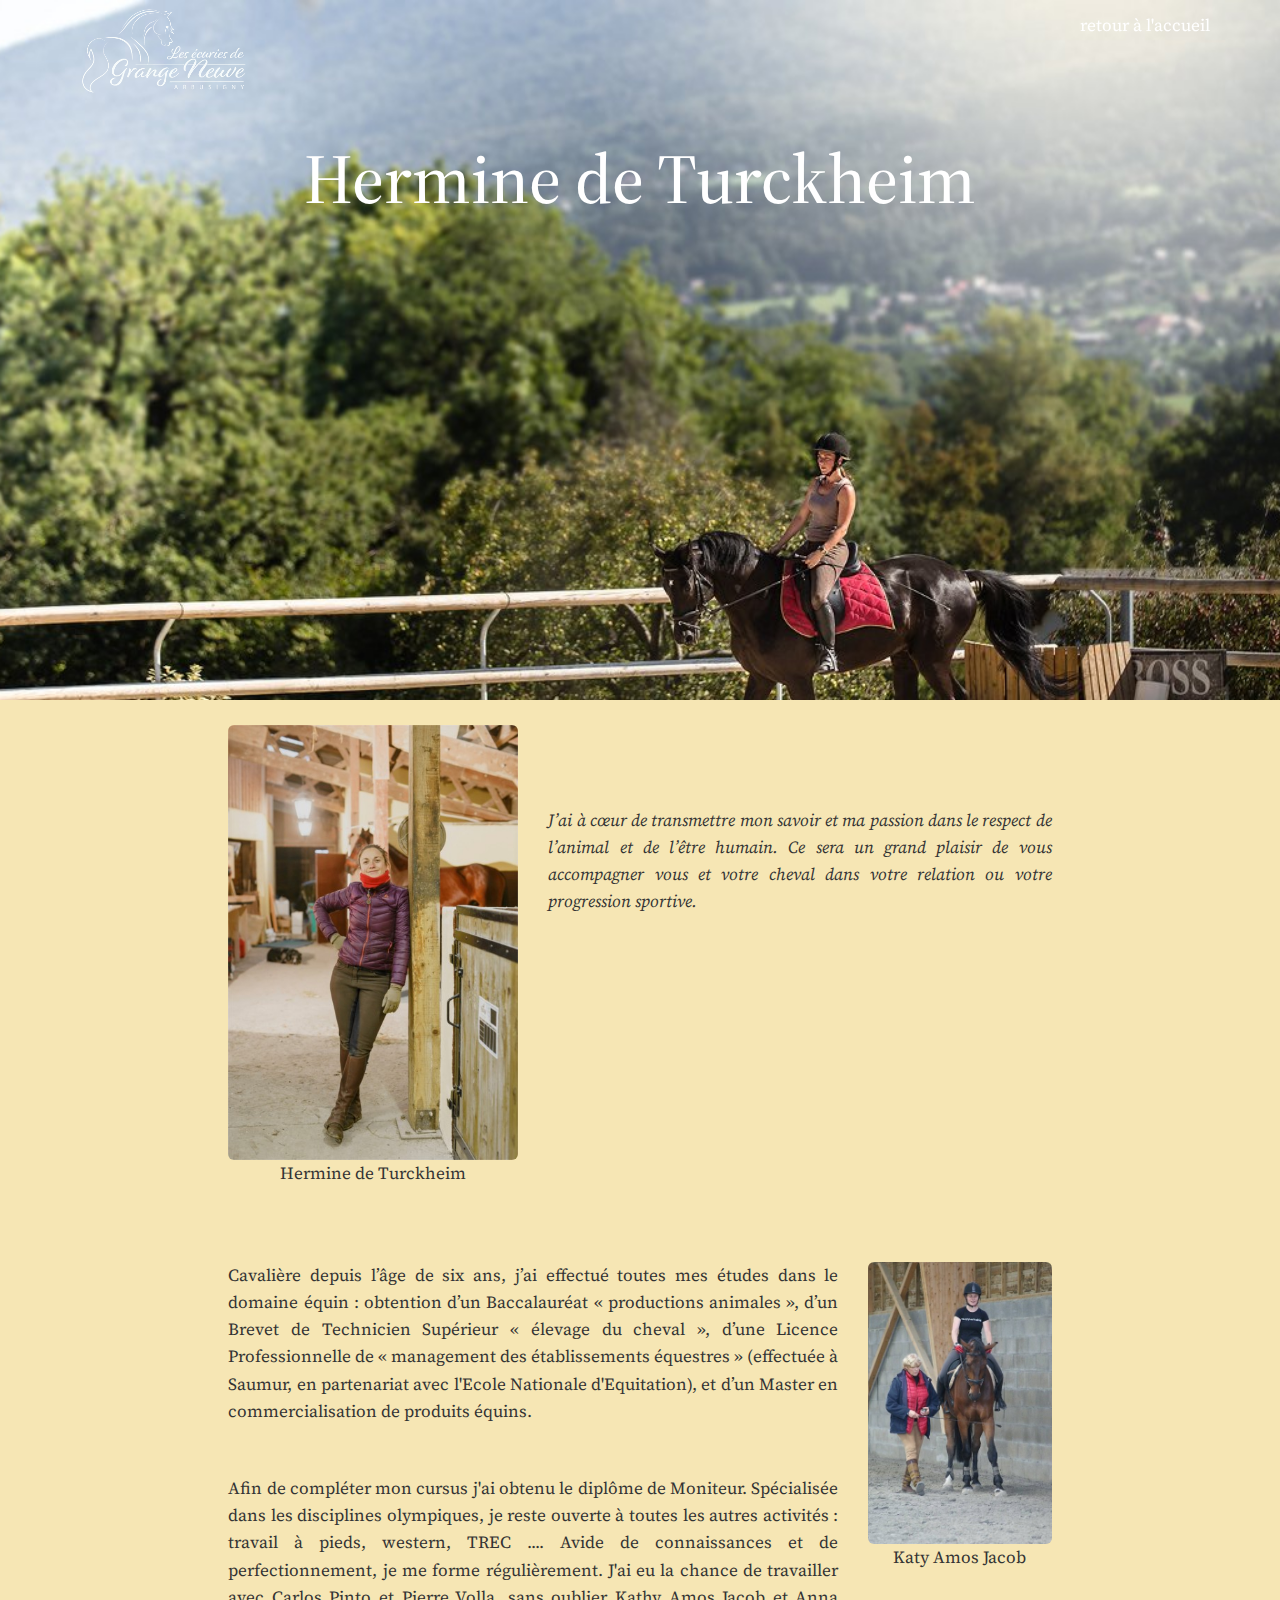
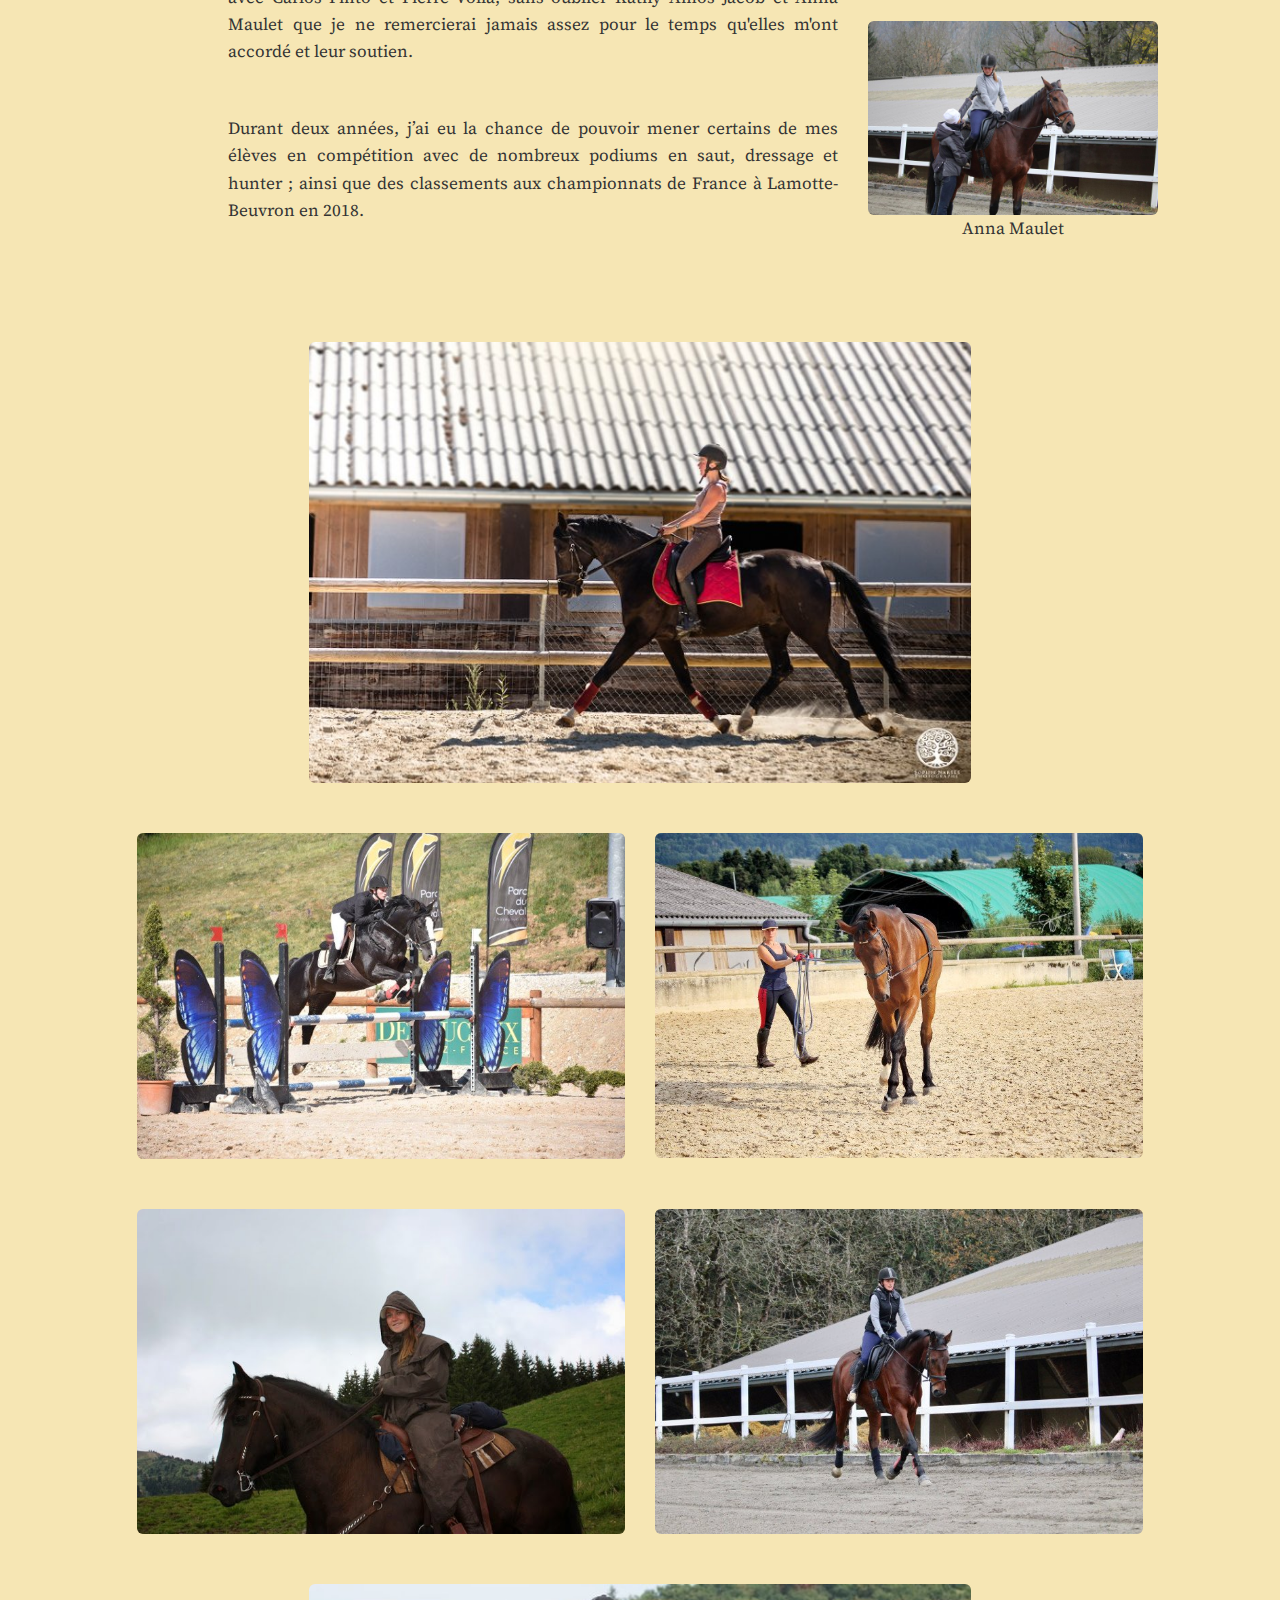
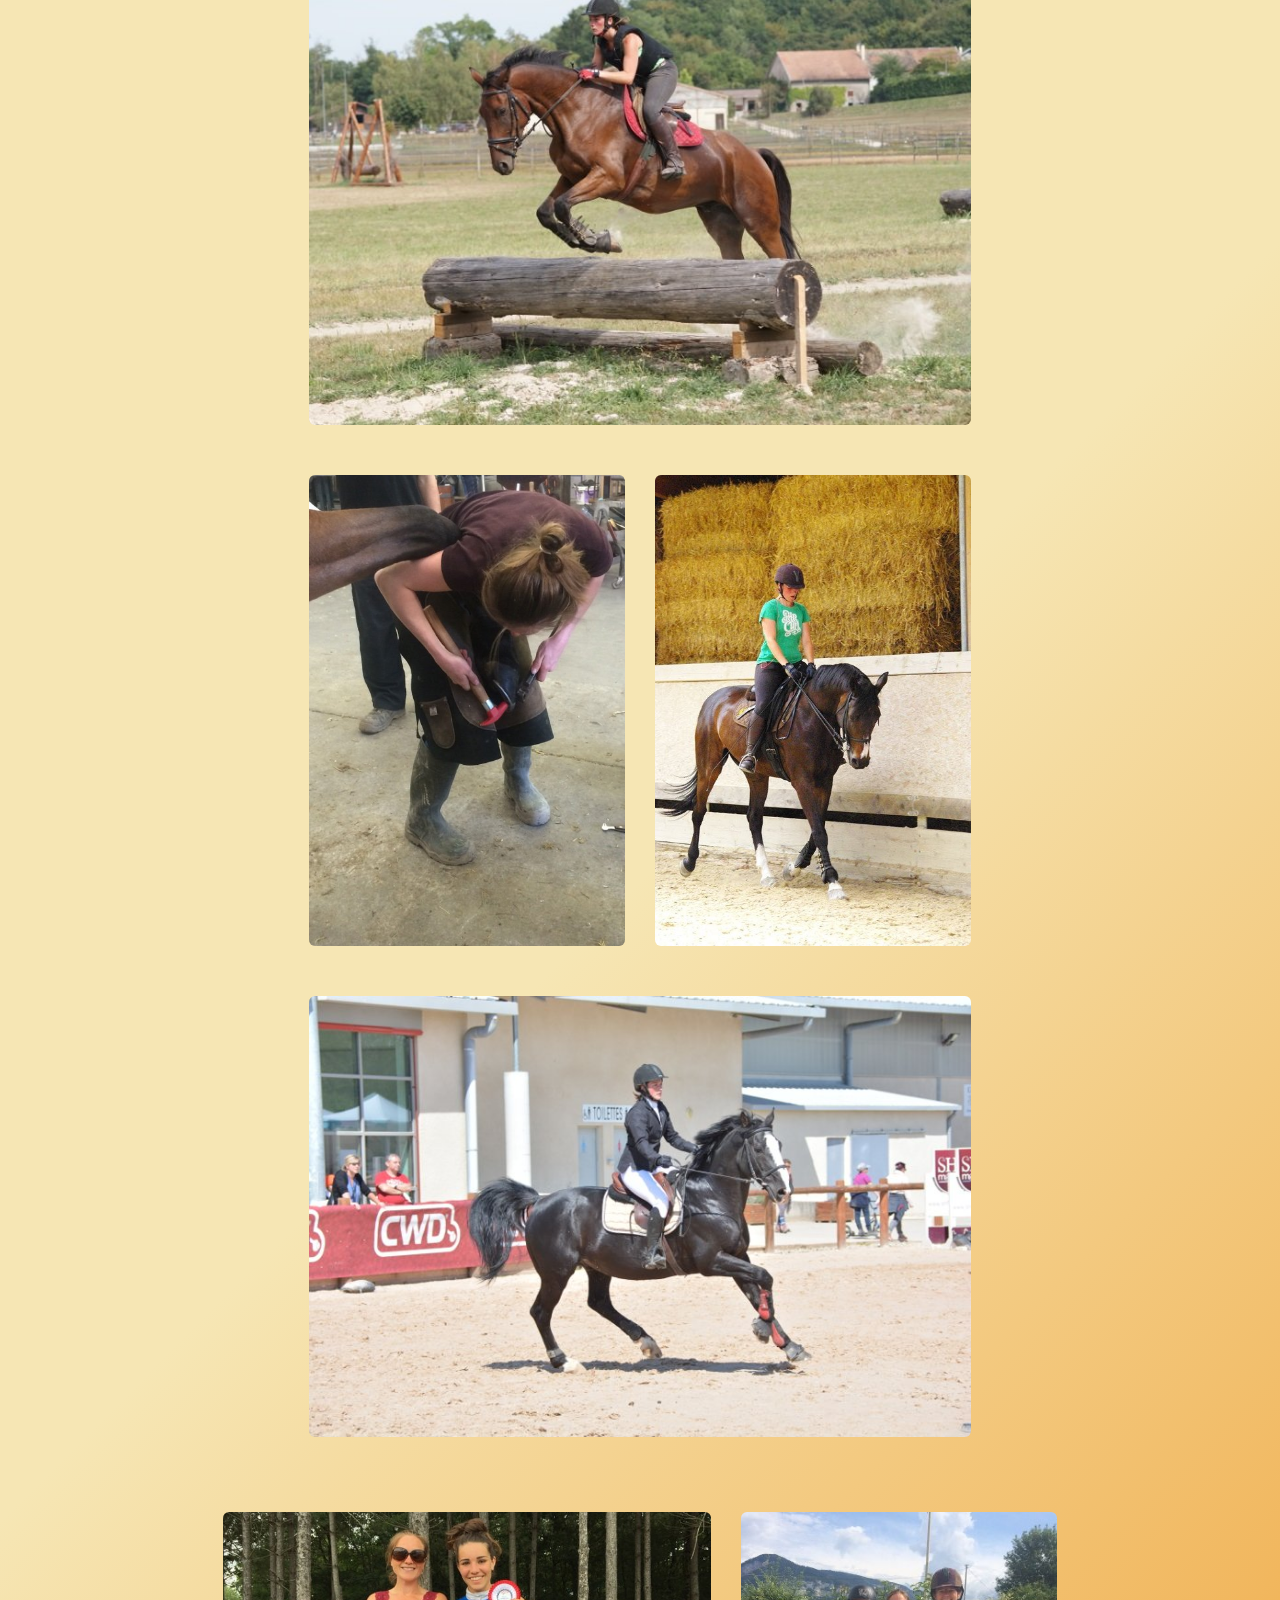
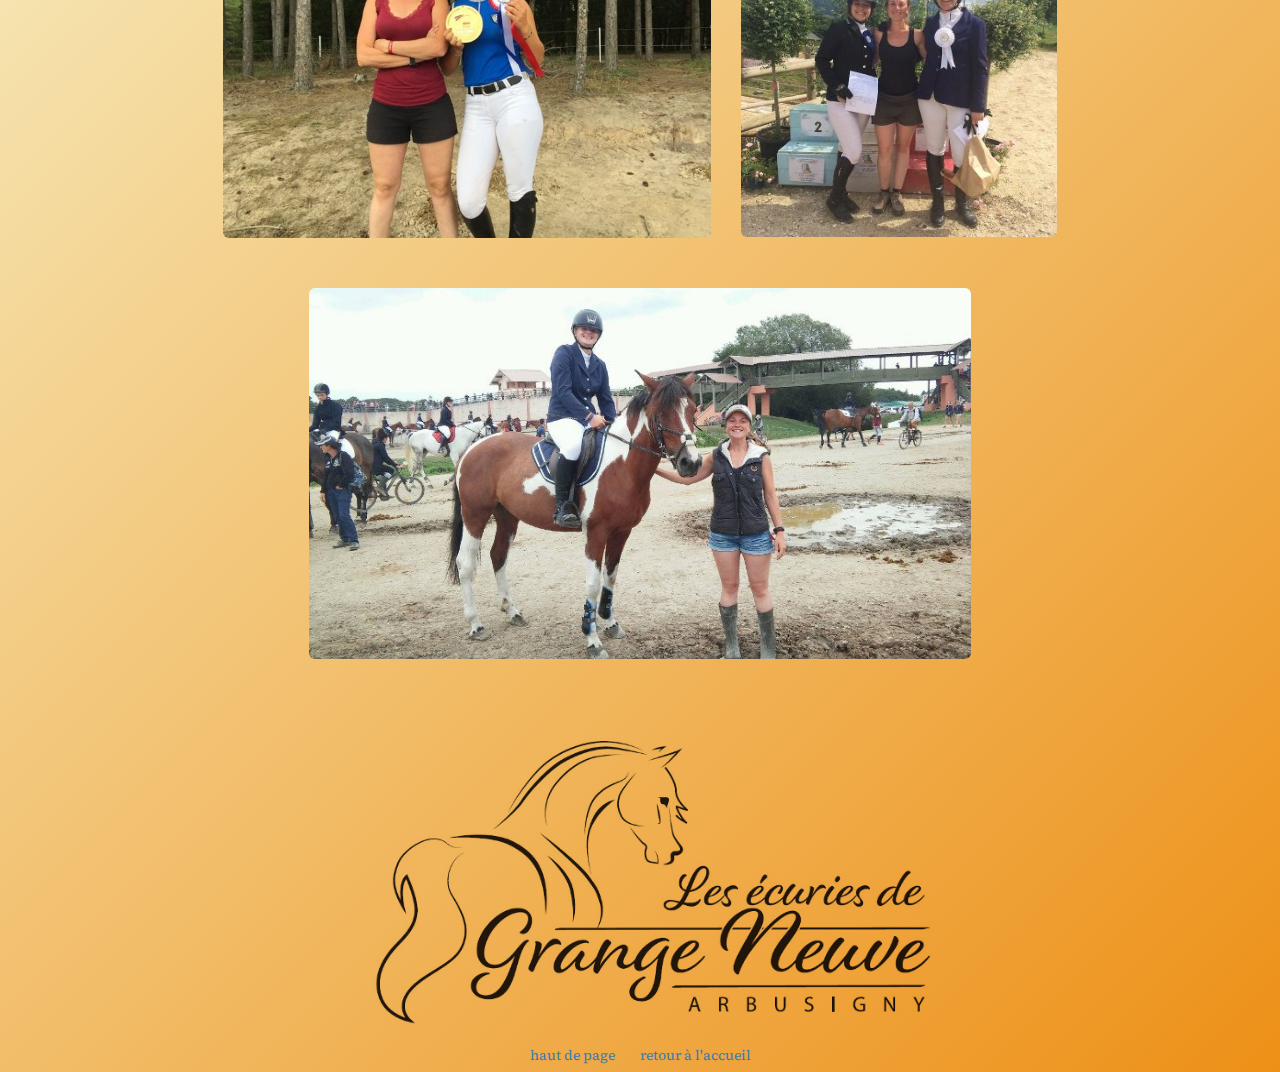
==== histoire.html @ f7c52119 "Init" ====
<!doctype html>
<html class="no-js" lang="">
    <head>
        <meta charset="utf-8">
        <meta http-equiv="x-ua-compatible" content="ie=edge">
        <title>Écuries de Grange-Neuve - Histoire</title>
        <meta name="description" content="Détails sur le parcours professionnel de Hermine de Turckheim, propriétaire et gérante des écuries de Grange-Neuve.">
        <meta name="viewport" content="width=device-width, initial-scale=1">
        <meta name="keywords" content="histoire, hermine de turckheim, details, parcours professionnel" />

        <link rel="manifest" href="site.webmanifest">
        <link rel="apple-touch-icon" href="icon.png">
        <link rel="icon" href="icon.png" type="image/png" />
        <!-- Place favicon.ico in the root directory -->

        <link rel="stylesheet" href="css/normalize.css">
        <link rel="stylesheet" href="css/main.css">
        <link rel="stylesheet" href="css/bootstrap.min.css">
        <link href="https://fonts.googleapis.com/css?family=Source+Serif+Pro" rel="stylesheet" type="text/css">
        <link rel="stylesheet" href="https://use.fontawesome.com/releases/v5.0.13/css/all.css" integrity="sha384-DNOHZ68U8hZfKXOrtjWvjxusGo9WQnrNx2sqG0tfsghAvtVlRW3tvkXWZh58N9jp" crossorigin="anonymous">
        <style type="text/css">
            strong {
                font-weight: normal;
            }
            body {
                font-family: 'Source Serif Pro', serif;
                font-size: 17px;
                line-height: 1.6;
            }
            h1 {
                font-size: 50px;
                color: white;
            }
            p {
                margin-bottom: 50px;
            }


            .article {
                margin-top: 25px;
                margin-bottom: 25px;
            }
            .navbar {
                background-color: transparent;
                background: transparent;
                border-color: transparent;
            }
            .navbar-brand {
                padding-top: 0px;
            }
            .navbar-collapse {
                border-top: transparent;
            }
            .paragraphe {
                text-align: justify;
            }
            .parallax {
                /* The image used */
                background-image: url("img/hermine-couverture.jpg");

                /* Create the parallax scrolling effect */
                background-attachment: scroll;
                background-position: bottom;
                background-repeat: no-repeat;
                background-size: cover;
            }
            .row {
                margin-bottom: 25px;
            }


            @media (min-width: 350px) {
                #nom-hermine {
                    margin-top: 80px;
                }
                #adresse {
                    text-align: left;
                }
                .parallax {
                    height: 550px;
                }
            }

            @media (min-width: 768px) {
                #nom-hermine {
                    margin-top: 80px;
                }
                #adresse {
                    text-align: right;
                }
            }

            @media (min-width: 992px) { 
                h1 {
                    font-size: 70px;
                }
                #nom-hermine {
                    margin-top: 120px;
                }
                .parallax {
                    /*turn on parallaw effect */
                    background-attachment: fixed;
                    /* Set a specific height */
                    height: 700px;
                }
            }

            #nav > li > a {
                color: white;
            }
        </style>
    </head>
    <body id="page" data-spy="scroll" data-target=".navbar" data-offset="50">
        <!--[if lte IE 9]>
            <p class="browserupgrade">You are using an <strong>outdated</strong> browser. Please <a href="https://browsehappy.com/">upgrade your browser</a> to improve your experience and security.</p>
        <![endif]-->

        <!-- Add your site or application content here -->
        <div class="container-fluid">
            <header id="head">
                <nav id="navigation-wrap" class="navbar navbar-default navbar-fixed-top" role="navigation">
                    <div class="container">
                        <div class="navbar-header">
                            <button type="button" class="navbar-toggle" data-toggle="collapse" data-target=".navbar-collapse">
                                <span class="icon-bar"></span>
                                <span class="icon-bar"></span>
                                <span class="icon-bar"></span>
                            </button>
                            <a id="brand-all" class="navbar-brand hidden-xs" href="index.html"><img id="logo-all" src="img/logo2inv-all.png" alt="logo" title="logo des écuries de Grange-Neuve"></a>
                            <a id="brand-phone" class="navbar-brand visible-xs" href="index.html"><img id="logo-phone" src="img/logo2inv-phone.png" alt="logo" title="logo des écuries de Grange-Neuve"></a>
                        </div>
                        <div id="collapse" class="collapse navbar-collapse">
                            <ul id="nav" class="nav navbar-nav navbar-right">
                                <li><a href="index.html"> retour à l'accueil </a></li>
                            </ul>
                        </div>    
                    </div>
                </nav>
                <!--#navigation-wrap-->
            </header>
            <div id="coverture" class="row">
                <div id="nom-hermine" class="col-xs-12">
                    <h1>Hermine de Turckheim</h1>
                </div>
                <div class="parallax"></div>
            </div>
            <div class="row visible-xs">
                <div class="col-xs-6">
                    <img src="img/Profil-hermine.jpg" alt="Hermine" title="Hermine" align="left">
                </div>
                <div>
                    <p><i>J’ai à cœur de transmettre mon savoir et ma passion dans le respect de l’animal et de l’être humain. Ce sera un grand plaisir de vous accompagner vous et votre cheval dans votre relation ou votre progression sportive.</i></p>
                </div>
            </div>
            <div class="row hidden-xs">
                <div class="col-xs-6 col-sm-4 col-md-3 col-sm-offset-1 col-md-offset-2">
                    <img src="img/Profil-hermine.jpg" alt="Hermine" title="Hermine">
                    <p>Hermine de Turckheim</p>
                </div>
                <div class="paragraphe col-xs-12 col-sm-6 col-md-5">
                    <p><br><br><br><i>J’ai à cœur de transmettre mon savoir et ma passion dans le respect de l’animal et de l’être humain. Ce sera un grand plaisir de vous accompagner vous et votre cheval dans votre relation ou votre progression sportive.</i></p>
                </div>
            </div>
            <div class="row">
                <div  class="paragraphe col-xs-10 col-sm-8 col-md-6 col-xs-offset-1 col-sm-offset-2 col-md-offset-2">
                    <p>Cavalière depuis l’âge de six ans, j’ai effectué toutes mes études dans le domaine équin : obtention d’un Baccalauréat « productions animales », d’un Brevet de Technicien Supérieur « élevage du cheval », d’une Licence Professionnelle de « management des établissements équestres » (effectuée à Saumur, en partenariat avec l'Ecole Nationale d'Equitation), et d’un Master en commercialisation de produits équins.</p>
                    <p>Afin de compléter mon cursus j'ai obtenu le diplôme de Moniteur. Spécialisée dans les disciplines olympiques, je reste ouverte à toutes les autres activités : travail à pieds, western, TREC .... Avide de connaissances et de perfectionnement, je me forme régulièrement. J'ai eu la chance de travailler avec Carlos Pinto et Pierre Volla, sans oublier Kathy Amos Jacob et Anna Maulet que je ne remercierai jamais assez pour le temps qu'elles m'ont accordé et leur soutien.</p>
                    <p>Durant deux années, j’ai eu la chance de pouvoir mener certains de mes élèves en compétition avec de nombreux podiums en saut, dressage et hunter ; ainsi que des classements aux championnats de France à Lamotte-Beuvron en 2018.</p>

                </div>
                <div class="col-xs-4 col-md-2 col-xs-offset-1 col-md-offset-0">
                    <img src="img/Kathy-Amos-Jacob.jpg" alt="Kathy-Amos-Jacob" title="Kathy Amos Jacob">
                    <p>Katy Amos Jacob</p>
                </div>
                <div class="visible-xs visible-sm col-xs-6">
                    <img src="img/Anna.jpg" alt="Anna" title="Anna Maullet">
                    <p>Anna Maulet</p>
                </div>
                <div class="hidden-xs hidden-sm col-md-3">
                    <img src="img/Anna.jpg" alt="Anna" title="Anna Mollet">
                    <p>Anna Maulet</p>
                </div>
            </div>
            <div id="carrière" class="row">
                <div  class="col-xs-12 col-md-10 col-md-offset-1">
                    <div class=" article col-xs-12 col-sm-8 col-sm-offset-2">
                        <img src="img/primo.jpg" alt="primo" title="Photographe : Sophie Narses">
                    </div>                    
                    <div class=" article col-xs-12 col-sm-6">
                        <img src="img/hermine-saut-d'obstacle.jpg" alt="saut d'obstacle" title="Hermine en saut d'obstacle">
                    </div>
                    <div class="article col-xs-12 col-sm-6">
                        <img src="img/hermine-longues-renes.jpg" alt="longues renes" title="Hermine en longues renes">
                    </div>
                </div>
                <div  class="col-xs-12 col-md-10 col-md-offset-1">
                    <div class="article col-xs-12 col-sm-6">
                        <img src="img/treck.jpg" alt="trec" title="Hermine en TREC">
                    </div>
                    <div class="article col-xs-12 col-sm-6">
                        <img src="img/Aragorn.jpg" alt="aragorn" title="Hermine sur Aragorn">
                    </div>
                </div>
                <div  class="col-xs-12 col-md-10 col-md-offset-1">
                    <div class="article col-xs-12 col-sm-8 col-sm-offset-2">
                        <img src="img/cross.jpg" alt="cross" title="Hermine en competition de cross">
                    </div>
                </div>
                <div  class="col-xs-12 col-md-10 col-md-offset-1">
                    <div class="article col-xs-12 col-sm-4 col-sm-offset-2">
                        <img src="img/marechalerie.jpg" alt="marechalerie" title="Marechalerie">
                    </div>
                    <div class="article col-xs-12 col-sm-4">
                        <img src="img/Navaron.jpg" alt="navaron" title="Hermine sur Navaron">
                    </div>
                </div>
                <div  class="col-xs-12 col-md-10 col-md-offset-1">
                    <div class=" article col-xs-12 col-sm-8 col-sm-offset-2">
                        <img src="img/Moon.jpg" alt="moon" title="Hermine sur Moon">
                    </div>
                </div>
            </div>
            <div id="coaching" class="row">
                <div  class="col-xs-12 col-md-10 col-md-offset-1">
                    <div class="article col-xs-12 col-sm-6 col-sm-offset-1">
                        <img src="img/Pauline_championnat_de_France_CSO_2017.jpg" alt="Pauline" title="Pauline au championnat de France CSO en 2017">
                    </div>
                    <div class="article col-xs-12 col-sm-4">
                        <img src="img/emma-et-angélique-dressage-2018.jpg" alt="emma-et-angélique-dressage-2018" title="Emma et angélique dressage 2018">
                    </div>
                    <div class=" article col-xs-12 col-sm-8 col-sm-offset-2">
                        <img src="img/lola-championnats-de-France-CSO-2017.jpg" alt="Lola" title="Lola aux championnats de France CSO 2017">
                    </div>
                </div>
            </div>
        </div>
        <footer>
            <div class="col-xs-10 col-xs-offset-1 col-sm-6 col-sm-offset-3">
                <img src="img/logo.png" alt="logo" title="le logo de Grange-Neuve">
            </div>
            <div class="col-xs-12">
                <div class="btn-group">
                    <a class="btn btn-link" href="#coverture">haut de page</a>
                    <a class="btn btn-link" href="index.html">retour à l'accueil</a>
                </div>
            </div>
        </footer>
        <script src="https://code.jquery.com/jquery-3.2.1.min.js" integrity="sha256-hwg4gsxgFZhOsEEamdOYGBf13FyQuiTwlAQgxVSNgt4=" crossorigin="anonymous"></script>
        <script>window.jQuery || document.write('<script src="js/vendor/jquery-3.2.1.min.js"><\/script>')</script>
        <script src="js/plugins.js"></script>
        <script src="js/main.js"></script>
        <script>
            $(document).ready(function () {
                $(window).on("scroll", function () {
                    var wn = $(window).scrollTop();
                    var width = $(window).width();
                    if (wn > 300) {
                        $(".navbar").css("background", "#f8f8f8");
                        $(".navbar").css("background-color", "#f8f8f8");
                        $(".navbar").css("border-color", "#f8f8f8");
                        $("#nav > li > a").css("color", "black");
                        if (width < 768) {
                            $("#logo-phone").attr("src", "img/logo2-phone.png");
                        } else {
                            $("#logo-all").attr("src", "img/logo2-all.png");
                        }
                    } else {
                        $(".navbar").css("background", "transparent");
                        $(".navbar").css("background-color", "transparent");
                        $(".navbar").css("border-color", "transparent");
                        $("#nav > li > a").css("color", "white");
                        if (width < 768) {
                            $("#logo-phone").attr("src", "img/logo2inv-phone.png");
                        } else {
                            $("#logo-all").attr("src", "img/logo2inv-all.png");
                        }
                    }
                });
            });
        </script>

        <!-- Google Analytics: change UA-XXXXX-Y to be your site's ID. -->
        <script>
            window.ga = function () {
                ga.q.push(arguments)
            };
            ga.q = [];
            ga.l = +new Date;
            ga('create', 'UA-121982099-1', 'auto');
            ga('send', 'pageview')
        </script>
        <script src="https://www.google-analytics.com/analytics.js" async defer></script>
    </body>
</html>
---- css/main.css ----
/*! HTML5 Boilerplate v6.0.1 | MIT License | https://html5boilerplate.com/ */

/*
 * What follows is the result of much research on cross-browser styling.
 * Credit left inline and big thanks to Nicolas Gallagher, Jonathan Neal,
 * Kroc Camen, and the H5BP dev community and team.
 */

/* ==========================================================================
   Base styles: opinionated defaults
   ========================================================================== */

html {
    color: #222;
    font-size: 1em;
    line-height: 1.4;
}

/*
 * Remove text-shadow in selection highlight:
 * https://twitter.com/miketaylr/status/12228805301
 *
 * Vendor-prefixed and regular ::selection selectors cannot be combined:
 * https://stackoverflow.com/a/16982510/7133471
 *
 * Customize the background color to match your design.
 */

::-moz-selection {
    background: #b3d4fc;
    text-shadow: none;
}

::selection {
    background: #b3d4fc;
    text-shadow: none;
}

/*
 * A better looking default horizontal rule
 */

hr {
    display: block;
    height: 1px;
    border: 0;
    border-top: 1px solid #ccc;
    margin: 1em 0;
    padding: 0;
}

/*
 * Remove the gap between audio, canvas, iframes,
 * images, videos and the bottom of their containers:
 * https://github.com/h5bp/html5-boilerplate/issues/440
 */

audio,
canvas,
iframe,
img,
svg,
video {
    vertical-align: middle;
}

/*
 * Remove default fieldset styles.
 */

fieldset {
    border: 0;
    margin: 0;
    padding: 0;
}

/*
 * Allow only vertical resizing of textareas.
 */

textarea {
    resize: vertical;
}

/* ==========================================================================
   Browser Upgrade Prompt
   ========================================================================== */

.browserupgrade {
    margin: 0.2em 0;
    background: #ccc;
    color: #000;
    padding: 0.2em 0;
}

/* ==========================================================================
   Author's custom styles
   ========================================================================== */

[class*="col-"], footer, header {
    text-align: center;
}

body {
    background: #f6e6b4; /* Old browsers */
    background: -moz-linear-gradient(-45deg, #f6e6b4 66%, #ed9017 100%); /* FF3.6-15 */
    background: -webkit-linear-gradient(-45deg, #f6e6b4 66%,#ed9017 100%); /* Chrome10-25,Safari5.1-6 */
    background: linear-gradient(135deg, #f6e6b4 66%,#ed9017 100%); /* W3C, IE10+, FF16+, Chrome26+, Opera12+, Safari7+ */
    filter: progid:DXImageTransform.Microsoft.gradient( startColorstr='#f6e6b4', endColorstr='#ed9017',GradientType=1 ); /* IE6-9 fallback on horizontal gradient */
}

img {
    width: 100%;
    border-radius: 6px;
}




/* ==========================================================================
   Helper classes
   ========================================================================== */

/*
 * Hide visually and from screen readers
 */

.hidden {
    display: none !important;
}

/*
 * Hide only visually, but have it available for screen readers:
 * https://snook.ca/archives/html_and_css/hiding-content-for-accessibility
 *
 * 1. For long content, line feeds are not interpreted as spaces and small width
 *    causes content to wrap 1 word per line:
 *    https://medium.com/@jessebeach/beware-smushed-off-screen-accessible-text-5952a4c2cbfe
 */

.visuallyhidden {
    border: 0;
    clip: rect(0 0 0 0);
    -webkit-clip-path: inset(50%);
    clip-path: inset(50%);
    height: 1px;
    margin: -1px;
    overflow: hidden;
    padding: 0;
    position: absolute;
    width: 1px;
    white-space: nowrap; /* 1 */
}

/*
 * Extends the .visuallyhidden class to allow the element
 * to be focusable when navigated to via the keyboard:
 * https://www.drupal.org/node/897638
 */

.visuallyhidden.focusable:active,
.visuallyhidden.focusable:focus {
    clip: auto;
    -webkit-clip-path: none;
    clip-path: none;
    height: auto;
    margin: 0;
    overflow: visible;
    position: static;
    width: auto;
    white-space: inherit;
}

/*
 * Hide visually and from screen readers, but maintain layout
 */

.invisible {
    visibility: hidden;
}

/*
 * Clearfix: contain floats
 *
 * For modern browsers
 * 1. The space content is one way to avoid an Opera bug when the
 *    `contenteditable` attribute is included anywhere else in the document.
 *    Otherwise it causes space to appear at the top and bottom of elements
 *    that receive the `clearfix` class.
 * 2. The use of `table` rather than `block` is only necessary if using
 *    `:before` to contain the top-margins of child elements.
 */

.clearfix:before,
.clearfix:after {
    content: " "; /* 1 */
    display: table; /* 2 */
}

.clearfix:after {
    clear: both;
}

/* ==========================================================================
   EXAMPLE Media Queries for Responsive Design.
   These examples override the primary ('mobile first') styles.
   Modify as content requires.
   ========================================================================== */

@media only screen and (min-width: 35em) {
    /* Style adjustments for viewports that meet the condition */
}

@media print,
(-webkit-min-device-pixel-ratio: 1.25),
(min-resolution: 1.25dppx),
(min-resolution: 120dpi) {
    /* Style adjustments for high resolution devices */
}

/* ==========================================================================
   Print styles.
   Inlined to avoid the additional HTTP request:
   http://www.phpied.com/delay-loading-your-print-css/
   ========================================================================== */

@media print {
    *,
    *:before,
    *:after {
        background: transparent !important;
        color: #000 !important; /* Black prints faster:
                                   http://www.sanbeiji.com/archives/953 */
        box-shadow: none !important;
        text-shadow: none !important;
    }

    a,
    a:visited {
        text-decoration: underline;
    }

    a[href]:after {
        content: " (" attr(href) ")";
    }

    abbr[title]:after {
        content: " (" attr(title) ")";
    }

    /*
     * Don't show links that are fragment identifiers,
     * or use the `javascript:` pseudo protocol
     */

    a[href^="#"]:after,
    a[href^="javascript:"]:after {
        content: "";
    }

    pre {
        white-space: pre-wrap !important;
    }
    pre,
    blockquote {
        border: 1px solid #999;
        page-break-inside: avoid;
    }

    /*
     * Printing Tables:
     * http://css-discuss.incutio.com/wiki/Printing_Tables
     */

    thead {
        display: table-header-group;
    }

    tr,
    img {
        page-break-inside: avoid;
    }

    p,
    h2,
    h3 {
        orphans: 3;
        widows: 3;
    }

    h2,
    h3 {
        page-break-after: avoid;
    }
}
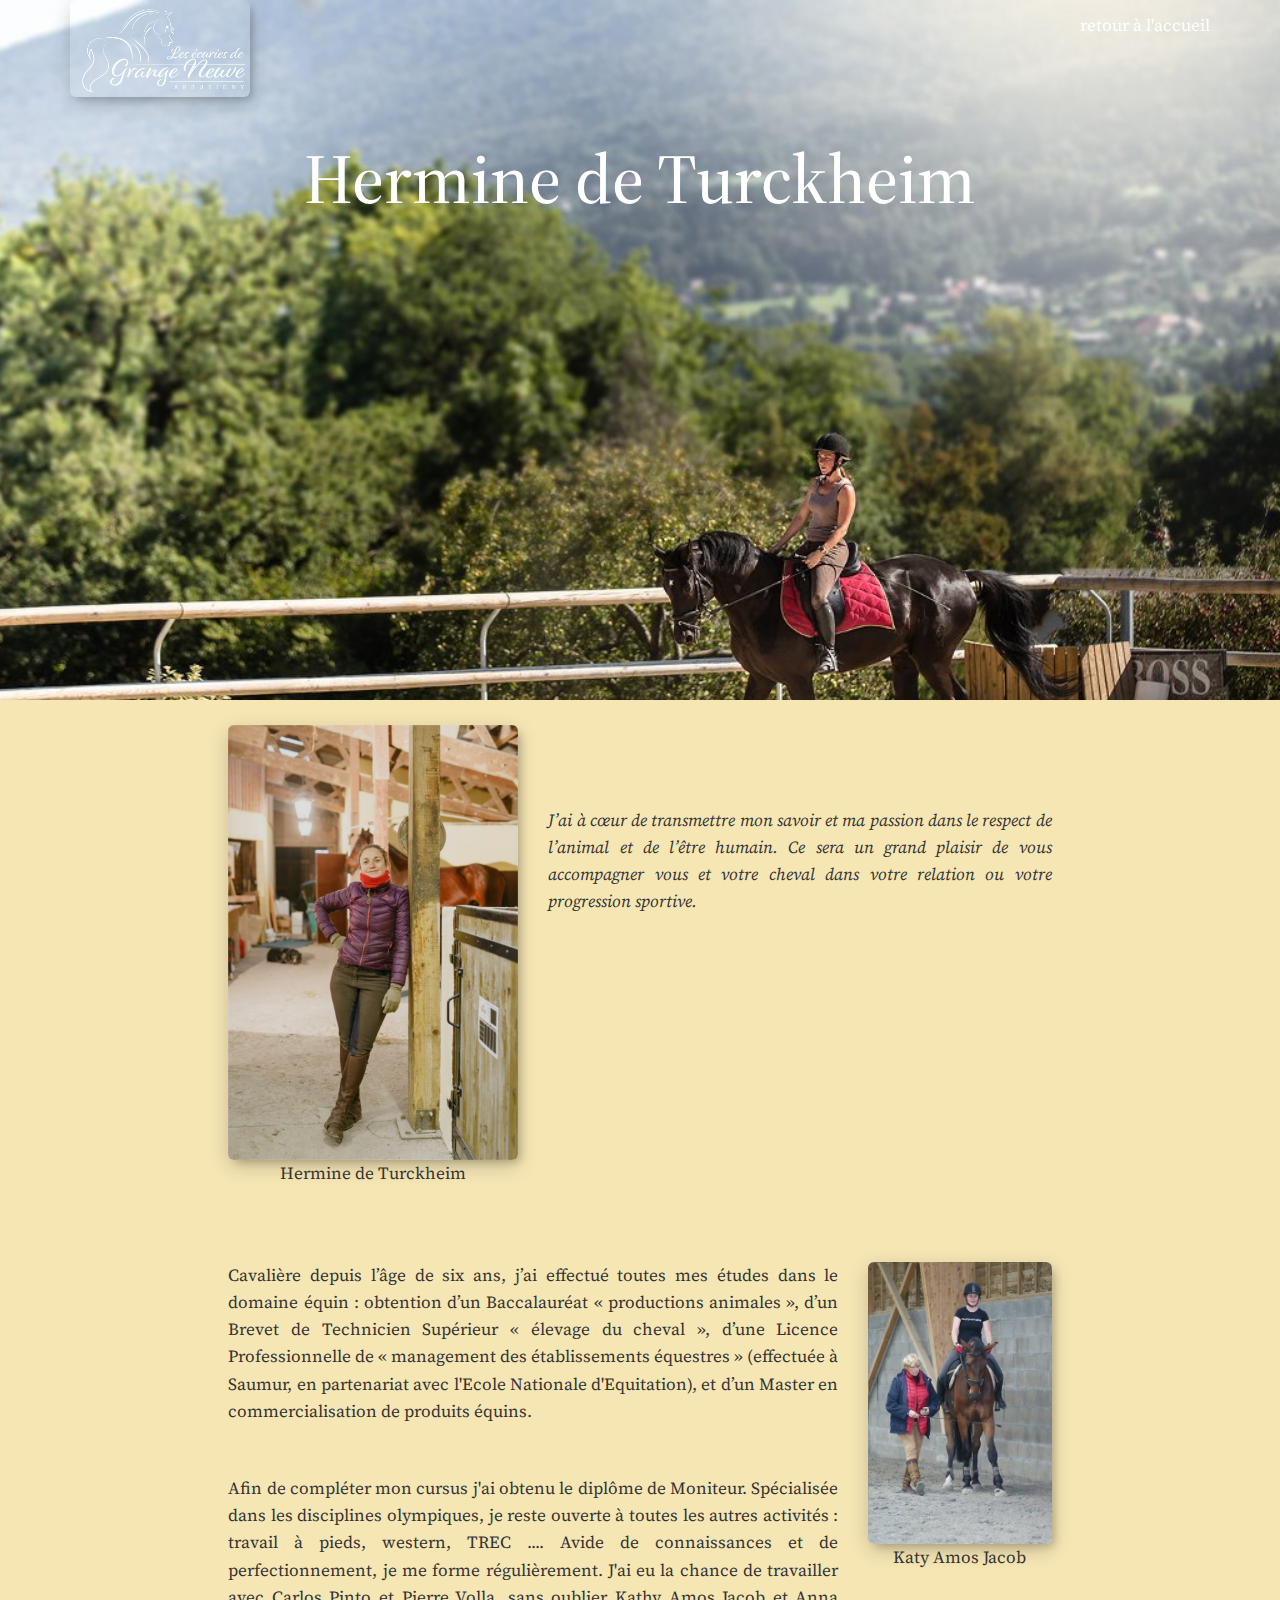
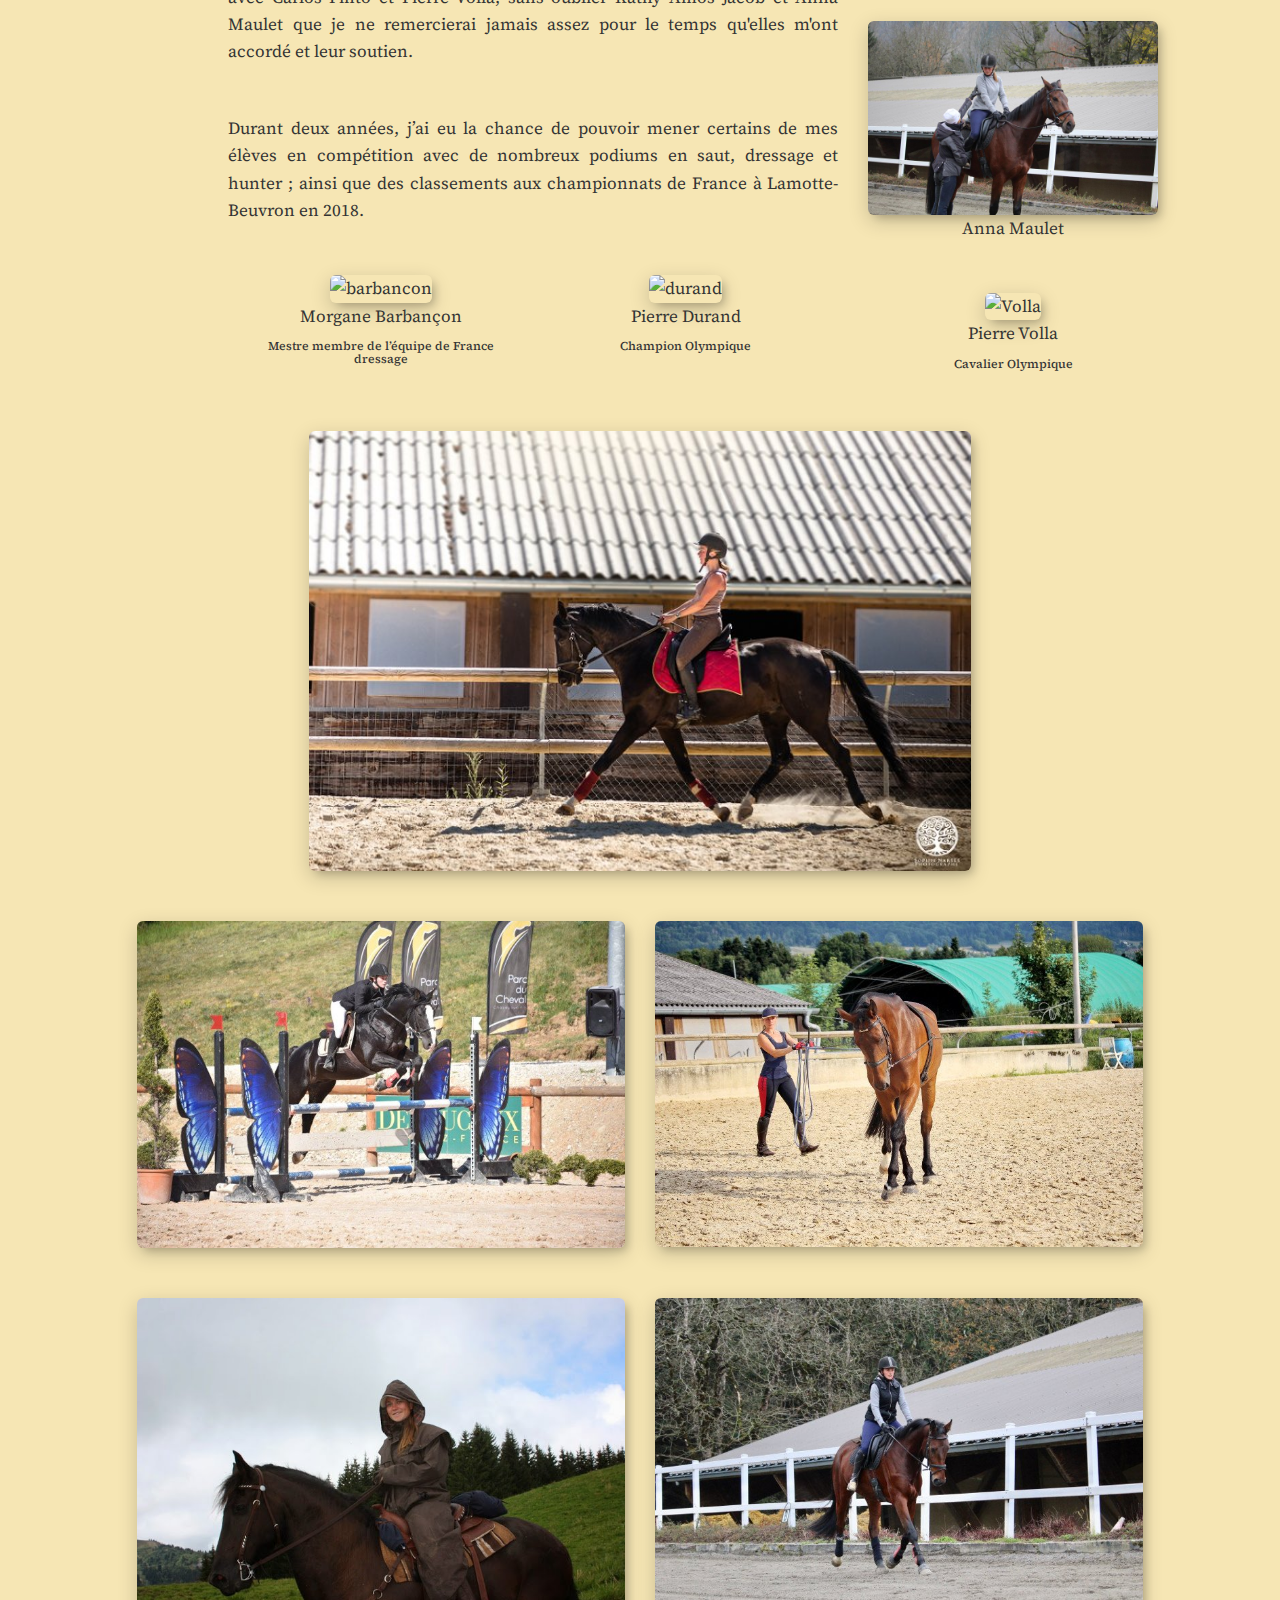
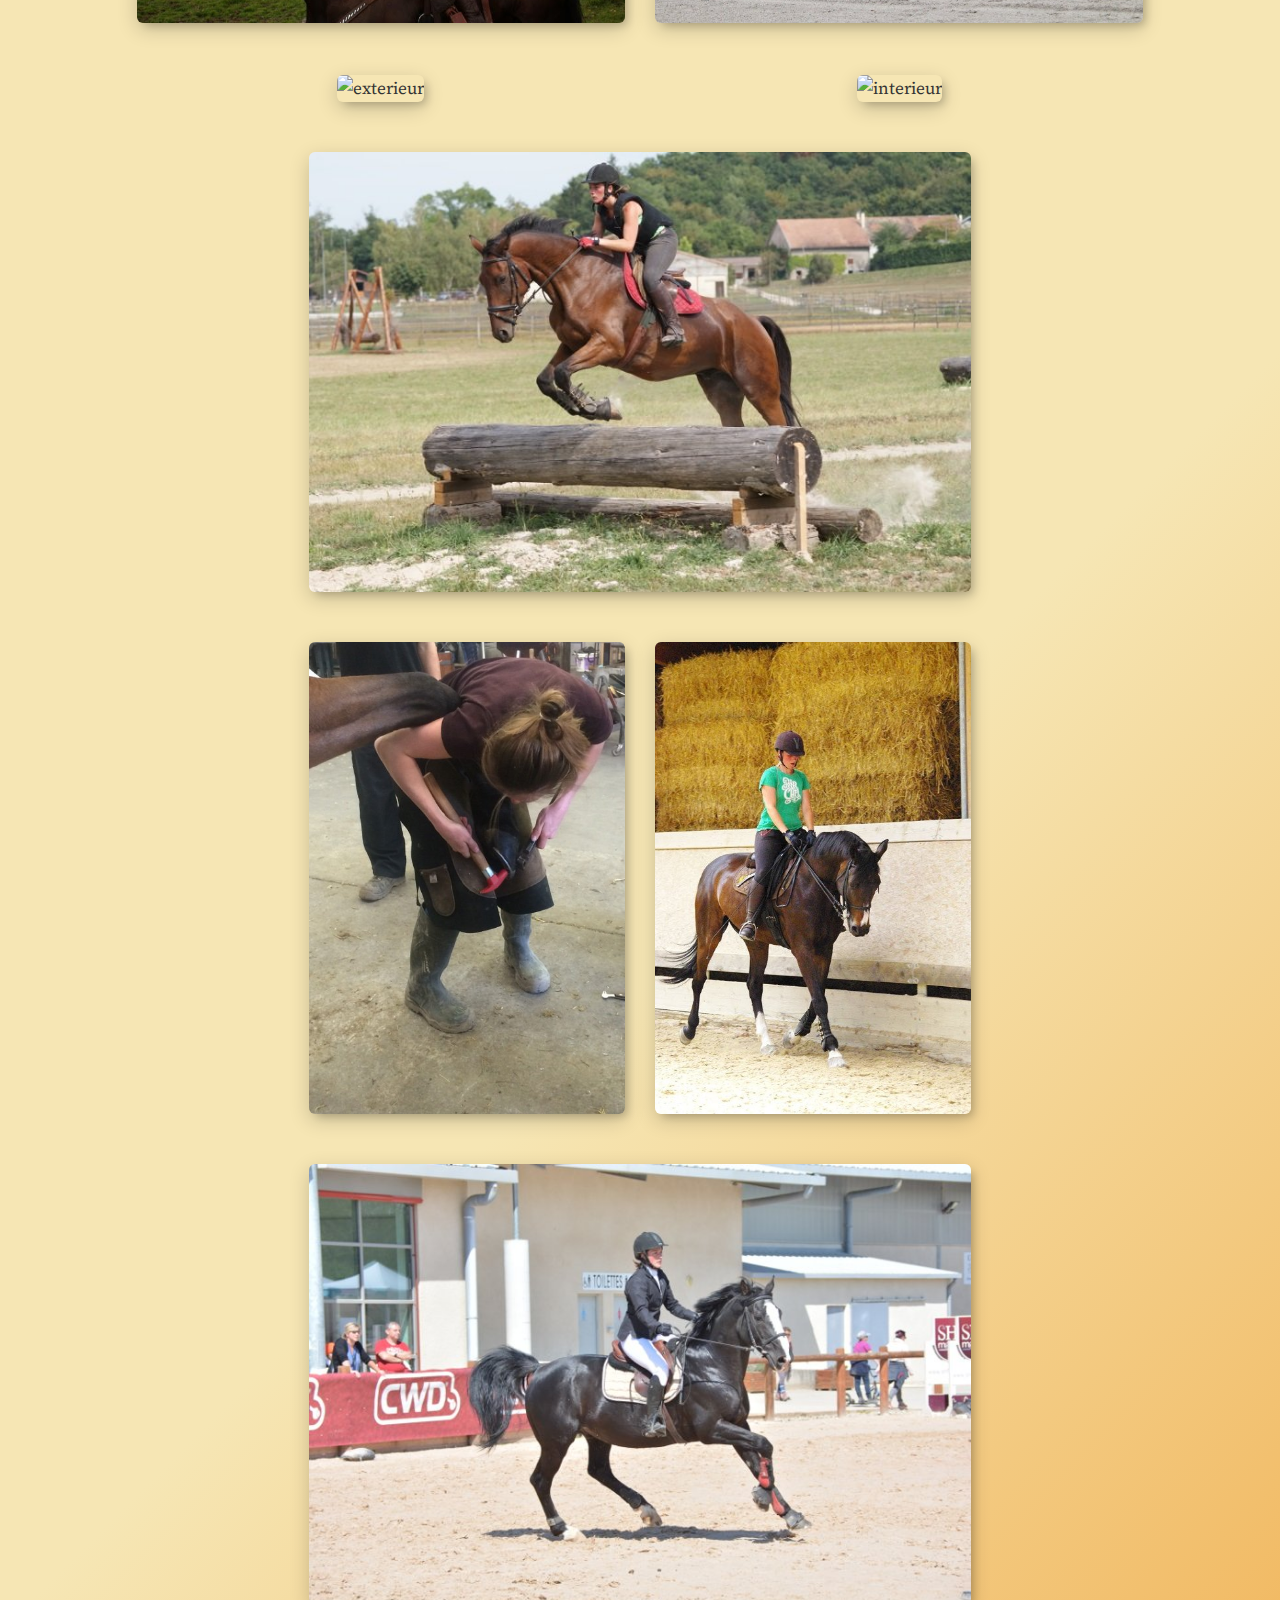
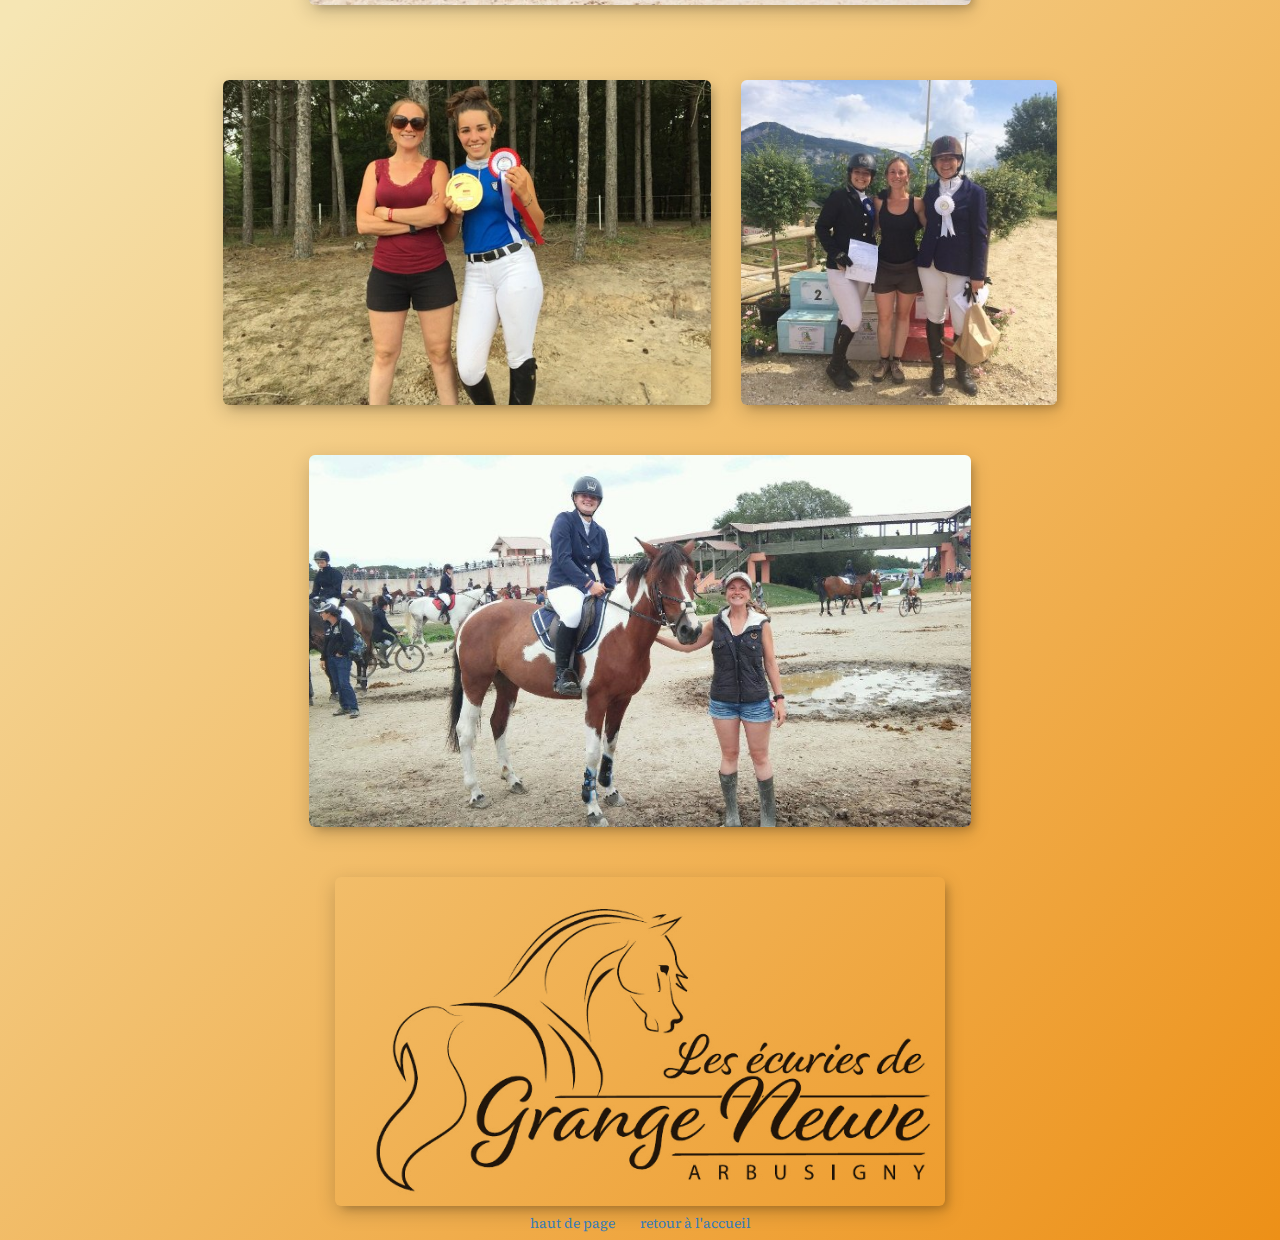
==== commit a23d18fe: "Img work - add / shadow" ====
--- a/histoire.html
+++ b/histoire.html
@@ -1,29 +1,44 @@
-<!doctype html>
+<!DOCTYPE html>
 <html class="no-js" lang="">
     <head>
-        <meta charset="utf-8">
-        <meta http-equiv="x-ua-compatible" content="ie=edge">
+        <meta charset="utf-8" />
+        <meta http-equiv="x-ua-compatible" content="ie=edge" />
         <title>Écuries de Grange-Neuve - Histoire</title>
-        <meta name="description" content="Détails sur le parcours professionnel de Hermine de Turckheim, propriétaire et gérante des écuries de Grange-Neuve.">
-        <meta name="viewport" content="width=device-width, initial-scale=1">
-        <meta name="keywords" content="histoire, hermine de turckheim, details, parcours professionnel" />
-
-        <link rel="manifest" href="site.webmanifest">
-        <link rel="apple-touch-icon" href="icon.png">
+        <meta
+            name="description"
+            content="Détails sur le parcours professionnel de Hermine de Turckheim, propriétaire et gérante des écuries de Grange-Neuve."
+        />
+        <meta name="viewport" content="width=device-width, initial-scale=1" />
+        <meta
+            name="keywords"
+            content="histoire, hermine de turckheim, details, parcours professionnel"
+        />
+
+        <link rel="manifest" href="site.webmanifest" />
+        <link rel="apple-touch-icon" href="icon.png" />
         <link rel="icon" href="icon.png" type="image/png" />
         <!-- Place favicon.ico in the root directory -->
 
-        <link rel="stylesheet" href="css/normalize.css">
-        <link rel="stylesheet" href="css/main.css">
-        <link rel="stylesheet" href="css/bootstrap.min.css">
-        <link href="https://fonts.googleapis.com/css?family=Source+Serif+Pro" rel="stylesheet" type="text/css">
-        <link rel="stylesheet" href="https://use.fontawesome.com/releases/v5.0.13/css/all.css" integrity="sha384-DNOHZ68U8hZfKXOrtjWvjxusGo9WQnrNx2sqG0tfsghAvtVlRW3tvkXWZh58N9jp" crossorigin="anonymous">
+        <link rel="stylesheet" href="css/normalize.css" />
+        <link rel="stylesheet" href="css/main.css" />
+        <link rel="stylesheet" href="css/bootstrap.min.css" />
+        <link
+            href="https://fonts.googleapis.com/css?family=Source+Serif+Pro"
+            rel="stylesheet"
+            type="text/css"
+        />
+        <link
+            rel="stylesheet"
+            href="https://use.fontawesome.com/releases/v5.0.13/css/all.css"
+            integrity="sha384-DNOHZ68U8hZfKXOrtjWvjxusGo9WQnrNx2sqG0tfsghAvtVlRW3tvkXWZh58N9jp"
+            crossorigin="anonymous"
+        />
         <style type="text/css">
             strong {
                 font-weight: normal;
             }
             body {
-                font-family: 'Source Serif Pro', serif;
+                font-family: "Source Serif Pro", serif;
                 font-size: 17px;
                 line-height: 1.6;
             }
@@ -31,10 +46,13 @@
                 font-size: 50px;
                 color: white;
             }
+            img {
+                box-shadow: 5px 5px 8px -3px rgba(0, 0, 0, 0.2),
+                    0 6px 20px 0 rgba(0, 0, 0, 0.19);
+            }
             p {
                 margin-bottom: 50px;
             }
-
 
             .article {
                 margin-top: 25px;
@@ -68,7 +86,6 @@
                 margin-bottom: 25px;
             }
 
-
             @media (min-width: 350px) {
                 #nom-hermine {
                     margin-top: 80px;
@@ -90,7 +107,7 @@
                 }
             }
 
-            @media (min-width: 992px) { 
+            @media (min-width: 992px) {
                 h1 {
                     font-size: 70px;
                 }
@@ -112,28 +129,63 @@
     </head>
     <body id="page" data-spy="scroll" data-target=".navbar" data-offset="50">
         <!--[if lte IE 9]>
-            <p class="browserupgrade">You are using an <strong>outdated</strong> browser. Please <a href="https://browsehappy.com/">upgrade your browser</a> to improve your experience and security.</p>
+            <p class="browserupgrade">
+                You are using an <strong>outdated</strong> browser. Please
+                <a href="https://browsehappy.com/">upgrade your browser</a> to
+                improve your experience and security.
+            </p>
         <![endif]-->
 
         <!-- Add your site or application content here -->
         <div class="container-fluid">
             <header id="head">
-                <nav id="navigation-wrap" class="navbar navbar-default navbar-fixed-top" role="navigation">
+                <nav
+                    id="navigation-wrap"
+                    class="navbar navbar-default navbar-fixed-top"
+                    role="navigation"
+                >
                     <div class="container">
                         <div class="navbar-header">
-                            <button type="button" class="navbar-toggle" data-toggle="collapse" data-target=".navbar-collapse">
+                            <button
+                                type="button"
+                                class="navbar-toggle"
+                                data-toggle="collapse"
+                                data-target=".navbar-collapse"
+                            >
                                 <span class="icon-bar"></span>
                                 <span class="icon-bar"></span>
                                 <span class="icon-bar"></span>
                             </button>
-                            <a id="brand-all" class="navbar-brand hidden-xs" href="index.html"><img id="logo-all" src="img/logo2inv-all.png" alt="logo" title="logo des écuries de Grange-Neuve"></a>
-                            <a id="brand-phone" class="navbar-brand visible-xs" href="index.html"><img id="logo-phone" src="img/logo2inv-phone.png" alt="logo" title="logo des écuries de Grange-Neuve"></a>
+                            <a
+                                id="brand-all"
+                                class="navbar-brand hidden-xs"
+                                href="index.html"
+                                ><img
+                                    id="logo-all"
+                                    src="img/logo2inv-all.png"
+                                    alt="logo"
+                                    title="logo des écuries de Grange-Neuve"
+                            /></a>
+                            <a
+                                id="brand-phone"
+                                class="navbar-brand visible-xs"
+                                href="index.html"
+                                ><img
+                                    id="logo-phone"
+                                    src="img/logo2inv-phone.png"
+                                    alt="logo"
+                                    title="logo des écuries de Grange-Neuve"
+                            /></a>
                         </div>
                         <div id="collapse" class="collapse navbar-collapse">
                             <ul id="nav" class="nav navbar-nav navbar-right">
-                                <li><a href="index.html"> retour à l'accueil </a></li>
+                                <li>
+                                    <a href="index.html">
+                                        retour à l'accueil
+                                    </a>
+                                </li>
                             </ul>
-                        </div>    
+                        </div>
                     </div>
                 </nav>
                 <!--#navigation-wrap-->
@@ -146,107 +198,267 @@
             </div>
             <div class="row visible-xs">
                 <div class="col-xs-6">
-                    <img src="img/Profil-hermine.jpg" alt="Hermine" title="Hermine" align="left">
+                    <img
+                        src="img/Profil-hermine.jpg"
+                        alt="Hermine"
+                        title="Hermine"
+                        align="left"
+                    />
                 </div>
                 <div>
-                    <p><i>J’ai à cœur de transmettre mon savoir et ma passion dans le respect de l’animal et de l’être humain. Ce sera un grand plaisir de vous accompagner vous et votre cheval dans votre relation ou votre progression sportive.</i></p>
+                    <p>
+                        <i
+                            >J’ai à cœur de transmettre mon savoir et ma passion
+                            dans le respect de l’animal et de l’être humain. Ce
+                            sera un grand plaisir de vous accompagner vous et
+                            votre cheval dans votre relation ou votre
+                            progression sportive.</i
+                        >
+                    </p>
                 </div>
             </div>
             <div class="row hidden-xs">
-                <div class="col-xs-6 col-sm-4 col-md-3 col-sm-offset-1 col-md-offset-2">
-                    <img src="img/Profil-hermine.jpg" alt="Hermine" title="Hermine">
+                <div
+                    class="col-xs-6 col-sm-4 col-md-3 col-sm-offset-1 col-md-offset-2"
+                >
+                    <img
+                        src="img/Profil-hermine.jpg"
+                        alt="Hermine"
+                        title="Hermine"
+                    />
                     <p>Hermine de Turckheim</p>
                 </div>
                 <div class="paragraphe col-xs-12 col-sm-6 col-md-5">
-                    <p><br><br><br><i>J’ai à cœur de transmettre mon savoir et ma passion dans le respect de l’animal et de l’être humain. Ce sera un grand plaisir de vous accompagner vous et votre cheval dans votre relation ou votre progression sportive.</i></p>
+                    <p>
+                        <br /><br /><br /><i
+                            >J’ai à cœur de transmettre mon savoir et ma passion
+                            dans le respect de l’animal et de l’être humain. Ce
+                            sera un grand plaisir de vous accompagner vous et
+                            votre cheval dans votre relation ou votre
+                            progression sportive.</i
+                        >
+                    </p>
                 </div>
             </div>
             <div class="row">
-                <div  class="paragraphe col-xs-10 col-sm-8 col-md-6 col-xs-offset-1 col-sm-offset-2 col-md-offset-2">
-                    <p>Cavalière depuis l’âge de six ans, j’ai effectué toutes mes études dans le domaine équin : obtention d’un Baccalauréat « productions animales », d’un Brevet de Technicien Supérieur « élevage du cheval », d’une Licence Professionnelle de « management des établissements équestres » (effectuée à Saumur, en partenariat avec l'Ecole Nationale d'Equitation), et d’un Master en commercialisation de produits équins.</p>
-                    <p>Afin de compléter mon cursus j'ai obtenu le diplôme de Moniteur. Spécialisée dans les disciplines olympiques, je reste ouverte à toutes les autres activités : travail à pieds, western, TREC .... Avide de connaissances et de perfectionnement, je me forme régulièrement. J'ai eu la chance de travailler avec Carlos Pinto et Pierre Volla, sans oublier Kathy Amos Jacob et Anna Maulet que je ne remercierai jamais assez pour le temps qu'elles m'ont accordé et leur soutien.</p>
-                    <p>Durant deux années, j’ai eu la chance de pouvoir mener certains de mes élèves en compétition avec de nombreux podiums en saut, dressage et hunter ; ainsi que des classements aux championnats de France à Lamotte-Beuvron en 2018.</p>
-
+                <div
+                    class="paragraphe col-xs-10 col-sm-8 col-md-6 col-xs-offset-1 col-sm-offset-2 col-md-offset-2"
+                >
+                    <p>
+                        Cavalière depuis l’âge de six ans, j’ai effectué toutes
+                        mes études dans le domaine équin : obtention d’un
+                        Baccalauréat « productions animales », d’un Brevet de
+                        Technicien Supérieur « élevage du cheval », d’une
+                        Licence Professionnelle de « management des
+                        établissements équestres » (effectuée à Saumur, en
+                        partenariat avec l'Ecole Nationale d'Equitation), et
+                        d’un Master en commercialisation de produits équins.
+                    </p>
+                    <p>
+                        Afin de compléter mon cursus j'ai obtenu le diplôme de
+                        Moniteur. Spécialisée dans les disciplines olympiques,
+                        je reste ouverte à toutes les autres activités : travail
+                        à pieds, western, TREC .... Avide de connaissances et de
+                        perfectionnement, je me forme régulièrement. J'ai eu la
+                        chance de travailler avec Carlos Pinto et Pierre Volla,
+                        sans oublier Kathy Amos Jacob et Anna Maulet que je ne
+                        remercierai jamais assez pour le temps qu'elles m'ont
+                        accordé et leur soutien.
+                    </p>
+                    <p>
+                        Durant deux années, j’ai eu la chance de pouvoir mener
+                        certains de mes élèves en compétition avec de nombreux
+                        podiums en saut, dressage et hunter ; ainsi que des
+                        classements aux championnats de France à Lamotte-Beuvron
+                        en 2018.
+                    </p>
+                    <div class="col-xs-6">
+                        <img
+                            src="img/barbancon.jpg"
+                            alt="barbancon"
+                            title="Morgane Barbançon"
+                        />
+                        <p style="margin-bottom: 0px">Morgane Barbançon</p>
+                        <h6>Mestre membre de l’équipe de France dressage</h6>
+                    </div>
+                    <div class="col-xs-6">
+                        <img
+                            src="img/durand.jpg"
+                            alt="durand"
+                            title="Pierre Durand"
+                        />
+                        <p style="margin-bottom: 0px">Pierre Durand</p>
+                        <h6>Champion Olympique</h6>
+                    </div>
                 </div>
                 <div class="col-xs-4 col-md-2 col-xs-offset-1 col-md-offset-0">
-                    <img src="img/Kathy-Amos-Jacob.jpg" alt="Kathy-Amos-Jacob" title="Kathy Amos Jacob">
+                    <img
+                        src="img/Kathy-Amos-Jacob.jpg"
+                        alt="Kathy-Amos-Jacob"
+                        title="Kathy Amos Jacob"
+                    />
                     <p>Katy Amos Jacob</p>
                 </div>
                 <div class="visible-xs visible-sm col-xs-6">
-                    <img src="img/Anna.jpg" alt="Anna" title="Anna Maullet">
+                    <img src="img/Anna.jpg" alt="Anna" title="Anna Maullet" />
                     <p>Anna Maulet</p>
+                    <img src="img/volla.jpg" alt="Volla" title="Pierre Volla" />
+                    <p style="margin-bottom: 0px">Pierre Volla</p>
+                    <h6>Cavalier Olympique</h6>
                 </div>
                 <div class="hidden-xs hidden-sm col-md-3">
-                    <img src="img/Anna.jpg" alt="Anna" title="Anna Mollet">
+                    <img src="img/Anna.jpg" alt="Anna" title="Anna Mollet" />
                     <p>Anna Maulet</p>
+                    <img src="img/volla.jpg" alt="Volla" title="Pierre Volla" />
+                    <p style="margin-bottom: 0px">Pierre Volla</p>
+                    <h6>Cavalier Olympique</h6>
                 </div>
             </div>
             <div id="carrière" class="row">
-                <div  class="col-xs-12 col-md-10 col-md-offset-1">
-                    <div class=" article col-xs-12 col-sm-8 col-sm-offset-2">
-                        <img src="img/primo.jpg" alt="primo" title="Photographe : Sophie Narses">
-                    </div>                    
-                    <div class=" article col-xs-12 col-sm-6">
-                        <img src="img/hermine-saut-d'obstacle.jpg" alt="saut d'obstacle" title="Hermine en saut d'obstacle">
+                <div class="col-xs-12 col-md-10 col-md-offset-1">
+                    <div class="article col-xs-12 col-sm-8 col-sm-offset-2">
+                        <img
+                            src="img/primo.jpg"
+                            alt="primo"
+                            title="Photographe : Sophie Narses"
+                        />
                     </div>
                     <div class="article col-xs-12 col-sm-6">
-                        <img src="img/hermine-longues-renes.jpg" alt="longues renes" title="Hermine en longues renes">
-                    </div>
-                </div>
-                <div  class="col-xs-12 col-md-10 col-md-offset-1">
+                        <img
+                            src="img/hermine-saut-d'obstacle.jpg"
+                            alt="saut d'obstacle"
+                            title="Hermine en saut d'obstacle"
+                        />
+                    </div>
                     <div class="article col-xs-12 col-sm-6">
-                        <img src="img/treck.jpg" alt="trec" title="Hermine en TREC">
-                    </div>
+                        <img
+                            src="img/hermine-longues-renes.jpg"
+                            alt="longues renes"
+                            title="Hermine en longues renes"
+                        />
+                    </div>
+                </div>
+                <div class="col-xs-12 col-md-10 col-md-offset-1">
                     <div class="article col-xs-12 col-sm-6">
-                        <img src="img/Aragorn.jpg" alt="aragorn" title="Hermine sur Aragorn">
-                    </div>
-                </div>
-                <div  class="col-xs-12 col-md-10 col-md-offset-1">
+                        <img
+                            src="img/treck.jpg"
+                            alt="trec"
+                            title="Hermine en TREC"
+                        />
+                    </div>
+                    <div class="article col-xs-12 col-sm-6">
+                        <img
+                            src="img/Aragorn.jpg"
+                            alt="aragorn"
+                            title="Hermine sur Aragorn"
+                        />
+                    </div>
+                </div>
+                <div class="col-xs-12 col-md-10 col-md-offset-1">
+                    <div class="article col-xs-12 col-sm-6">
+                        <img
+                            src="img/exterieur.jpg"
+                            alt="exterieur"
+                            title="Hermine monte en exterieur"
+                        />
+                    </div>
+                    <div class="article col-xs-12 col-sm-6">
+                        <img
+                            src="img/interieur.jpg"
+                            alt="interieur"
+                            title="Hermine monte en interieur"
+                        />
+                    </div>
+                </div>
+                <div class="col-xs-12 col-md-10 col-md-offset-1">
                     <div class="article col-xs-12 col-sm-8 col-sm-offset-2">
-                        <img src="img/cross.jpg" alt="cross" title="Hermine en competition de cross">
-                    </div>
-                </div>
-                <div  class="col-xs-12 col-md-10 col-md-offset-1">
+                        <img
+                            src="img/cross.jpg"
+                            alt="cross"
+                            title="Hermine en competition de cross"
+                        />
+                    </div>
+                </div>
+                <div class="col-xs-12 col-md-10 col-md-offset-1">
                     <div class="article col-xs-12 col-sm-4 col-sm-offset-2">
-                        <img src="img/marechalerie.jpg" alt="marechalerie" title="Marechalerie">
+                        <img
+                            src="img/marechalerie.jpg"
+                            alt="marechalerie"
+                            title="Marechalerie"
+                        />
                     </div>
                     <div class="article col-xs-12 col-sm-4">
-                        <img src="img/Navaron.jpg" alt="navaron" title="Hermine sur Navaron">
-                    </div>
-                </div>
-                <div  class="col-xs-12 col-md-10 col-md-offset-1">
-                    <div class=" article col-xs-12 col-sm-8 col-sm-offset-2">
-                        <img src="img/Moon.jpg" alt="moon" title="Hermine sur Moon">
+                        <img
+                            src="img/Navaron.jpg"
+                            alt="navaron"
+                            title="Hermine sur Navaron"
+                        />
+                    </div>
+                </div>
+                <div class="col-xs-12 col-md-10 col-md-offset-1">
+                    <div class="article col-xs-12 col-sm-8 col-sm-offset-2">
+                        <img
+                            src="img/Moon.jpg"
+                            alt="moon"
+                            title="Hermine sur Moon"
+                        />
                     </div>
                 </div>
             </div>
             <div id="coaching" class="row">
-                <div  class="col-xs-12 col-md-10 col-md-offset-1">
+                <div class="col-xs-12 col-md-10 col-md-offset-1">
                     <div class="article col-xs-12 col-sm-6 col-sm-offset-1">
-                        <img src="img/Pauline_championnat_de_France_CSO_2017.jpg" alt="Pauline" title="Pauline au championnat de France CSO en 2017">
+                        <img
+                            src="img/Pauline_championnat_de_France_CSO_2017.jpg"
+                            alt="Pauline"
+                            title="Pauline au championnat de France CSO en 2017"
+                        />
                     </div>
                     <div class="article col-xs-12 col-sm-4">
-                        <img src="img/emma-et-angélique-dressage-2018.jpg" alt="emma-et-angélique-dressage-2018" title="Emma et angélique dressage 2018">
-                    </div>
-                    <div class=" article col-xs-12 col-sm-8 col-sm-offset-2">
-                        <img src="img/lola-championnats-de-France-CSO-2017.jpg" alt="Lola" title="Lola aux championnats de France CSO 2017">
+                        <img
+                            src="img/emma-et-angélique-dressage-2018.jpg"
+                            alt="emma-et-angélique-dressage-2018"
+                            title="Emma et angélique dressage 2018"
+                        />
+                    </div>
+                    <div class="article col-xs-12 col-sm-8 col-sm-offset-2">
+                        <img
+                            src="img/lola-championnats-de-France-CSO-2017.jpg"
+                            alt="Lola"
+                            title="Lola aux championnats de France CSO 2017"
+                        />
                     </div>
                 </div>
             </div>
         </div>
         <footer>
             <div class="col-xs-10 col-xs-offset-1 col-sm-6 col-sm-offset-3">
-                <img src="img/logo.png" alt="logo" title="le logo de Grange-Neuve">
+                <img
+                    src="img/logo.png"
+                    alt="logo"
+                    title="le logo de Grange-Neuve"
+                />
             </div>
             <div class="col-xs-12">
                 <div class="btn-group">
                     <a class="btn btn-link" href="#coverture">haut de page</a>
-                    <a class="btn btn-link" href="index.html">retour à l'accueil</a>
+                    <a class="btn btn-link" href="index.html"
+                        >retour à l'accueil</a
+                    >
                 </div>
             </div>
         </footer>
-        <script src="https://code.jquery.com/jquery-3.2.1.min.js" integrity="sha256-hwg4gsxgFZhOsEEamdOYGBf13FyQuiTwlAQgxVSNgt4=" crossorigin="anonymous"></script>
-        <script>window.jQuery || document.write('<script src="js/vendor/jquery-3.2.1.min.js"><\/script>')</script>
+        <script
+            src="https://code.jquery.com/jquery-3.2.1.min.js"
+            integrity="sha256-hwg4gsxgFZhOsEEamdOYGBf13FyQuiTwlAQgxVSNgt4="
+            crossorigin="anonymous"
+        ></script>
+        <script>
+            window.jQuery ||
+                document.write(
+                    '<script src="js/vendor/jquery-3.2.1.min.js"><\/script>'
+                );
+        </script>
         <script src="js/plugins.js"></script>
         <script src="js/main.js"></script>
         <script>
@@ -270,7 +482,10 @@
                         $(".navbar").css("border-color", "transparent");
                         $("#nav > li > a").css("color", "white");
                         if (width < 768) {
-                            $("#logo-phone").attr("src", "img/logo2inv-phone.png");
+                            $("#logo-phone").attr(
+                                "src",
+                                "img/logo2inv-phone.png"
+                            );
                         } else {
                             $("#logo-all").attr("src", "img/logo2inv-all.png");
                         }
@@ -282,13 +497,17 @@
         <!-- Google Analytics: change UA-XXXXX-Y to be your site's ID. -->
         <script>
             window.ga = function () {
-                ga.q.push(arguments)
+                ga.q.push(arguments);
             };
             ga.q = [];
-            ga.l = +new Date;
-            ga('create', 'UA-121982099-1', 'auto');
-            ga('send', 'pageview')
+            ga.l = +new Date();
+            ga("create", "UA-121982099-1", "auto");
+            ga("send", "pageview");
         </script>
-        <script src="https://www.google-analytics.com/analytics.js" async defer></script>
+        <script
+            src="https://www.google-analytics.com/analytics.js"
+            async
+            defer
+        ></script>
     </body>
 </html>
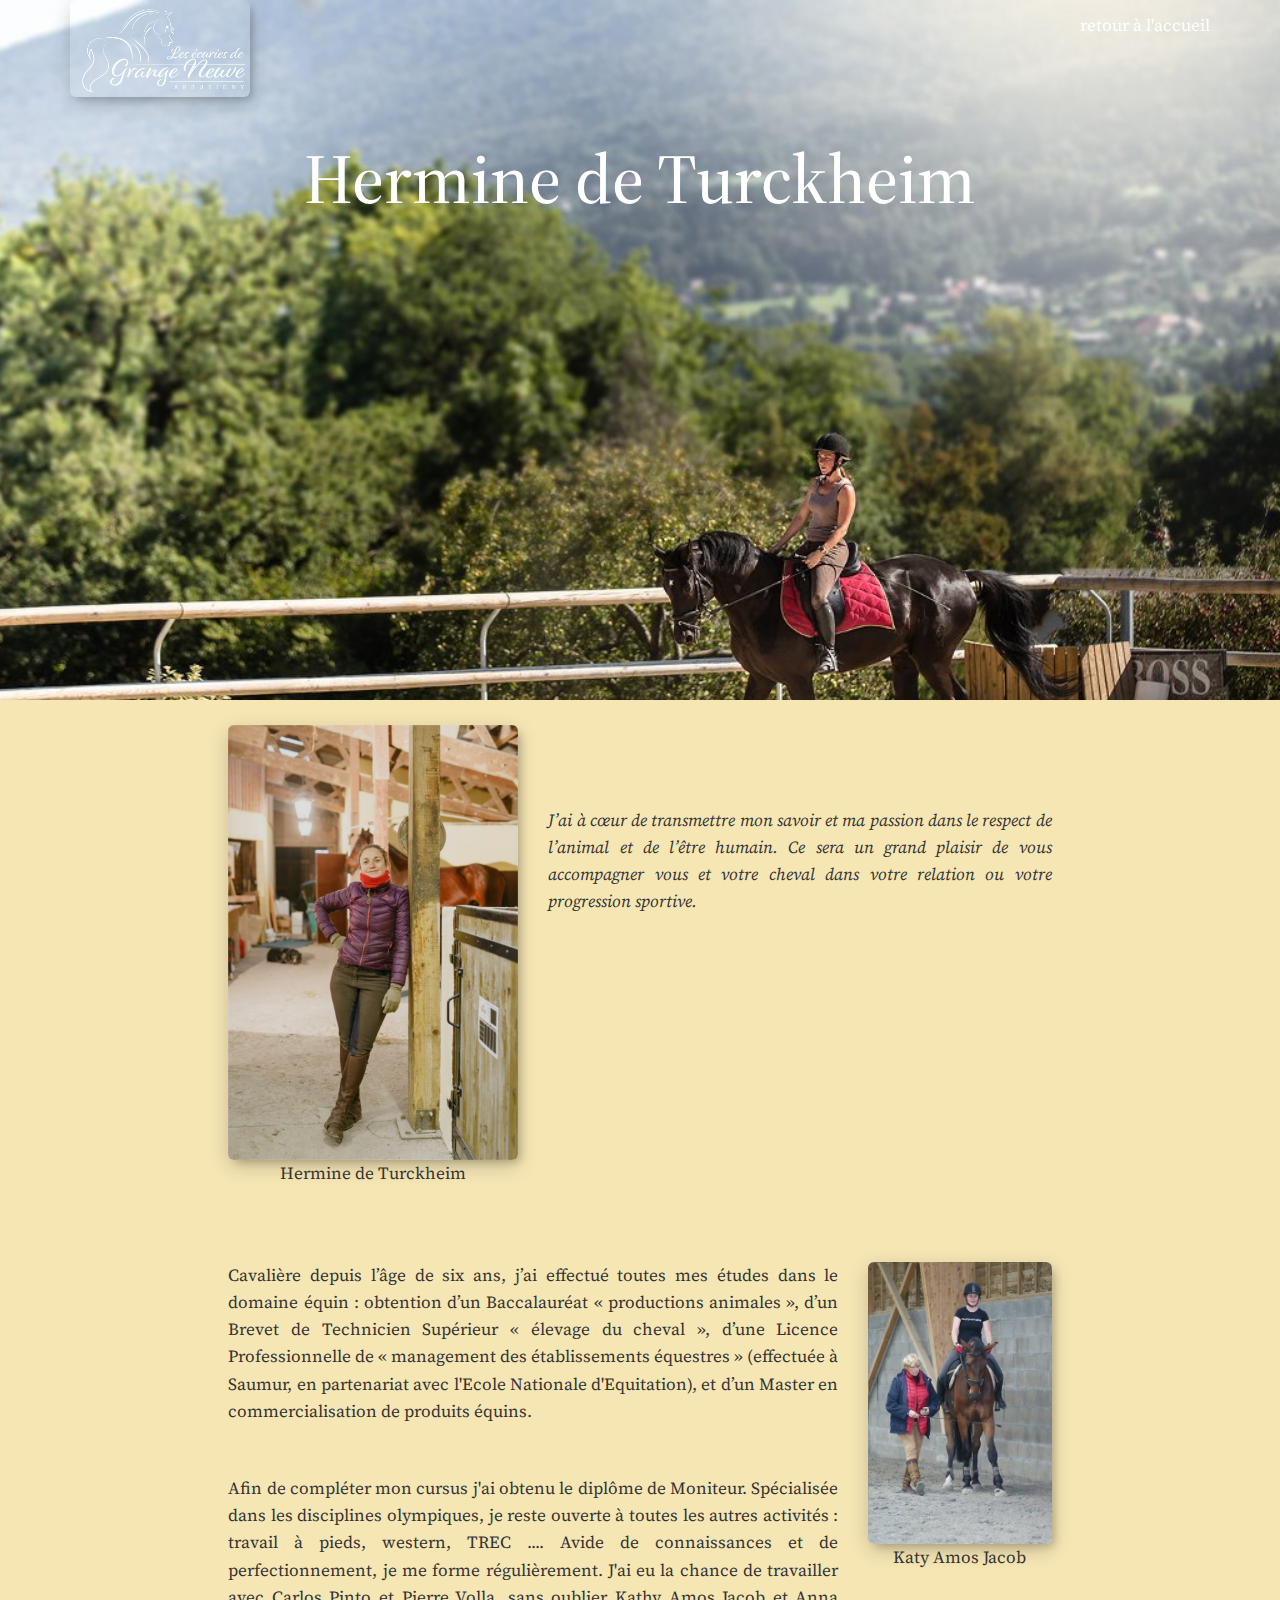
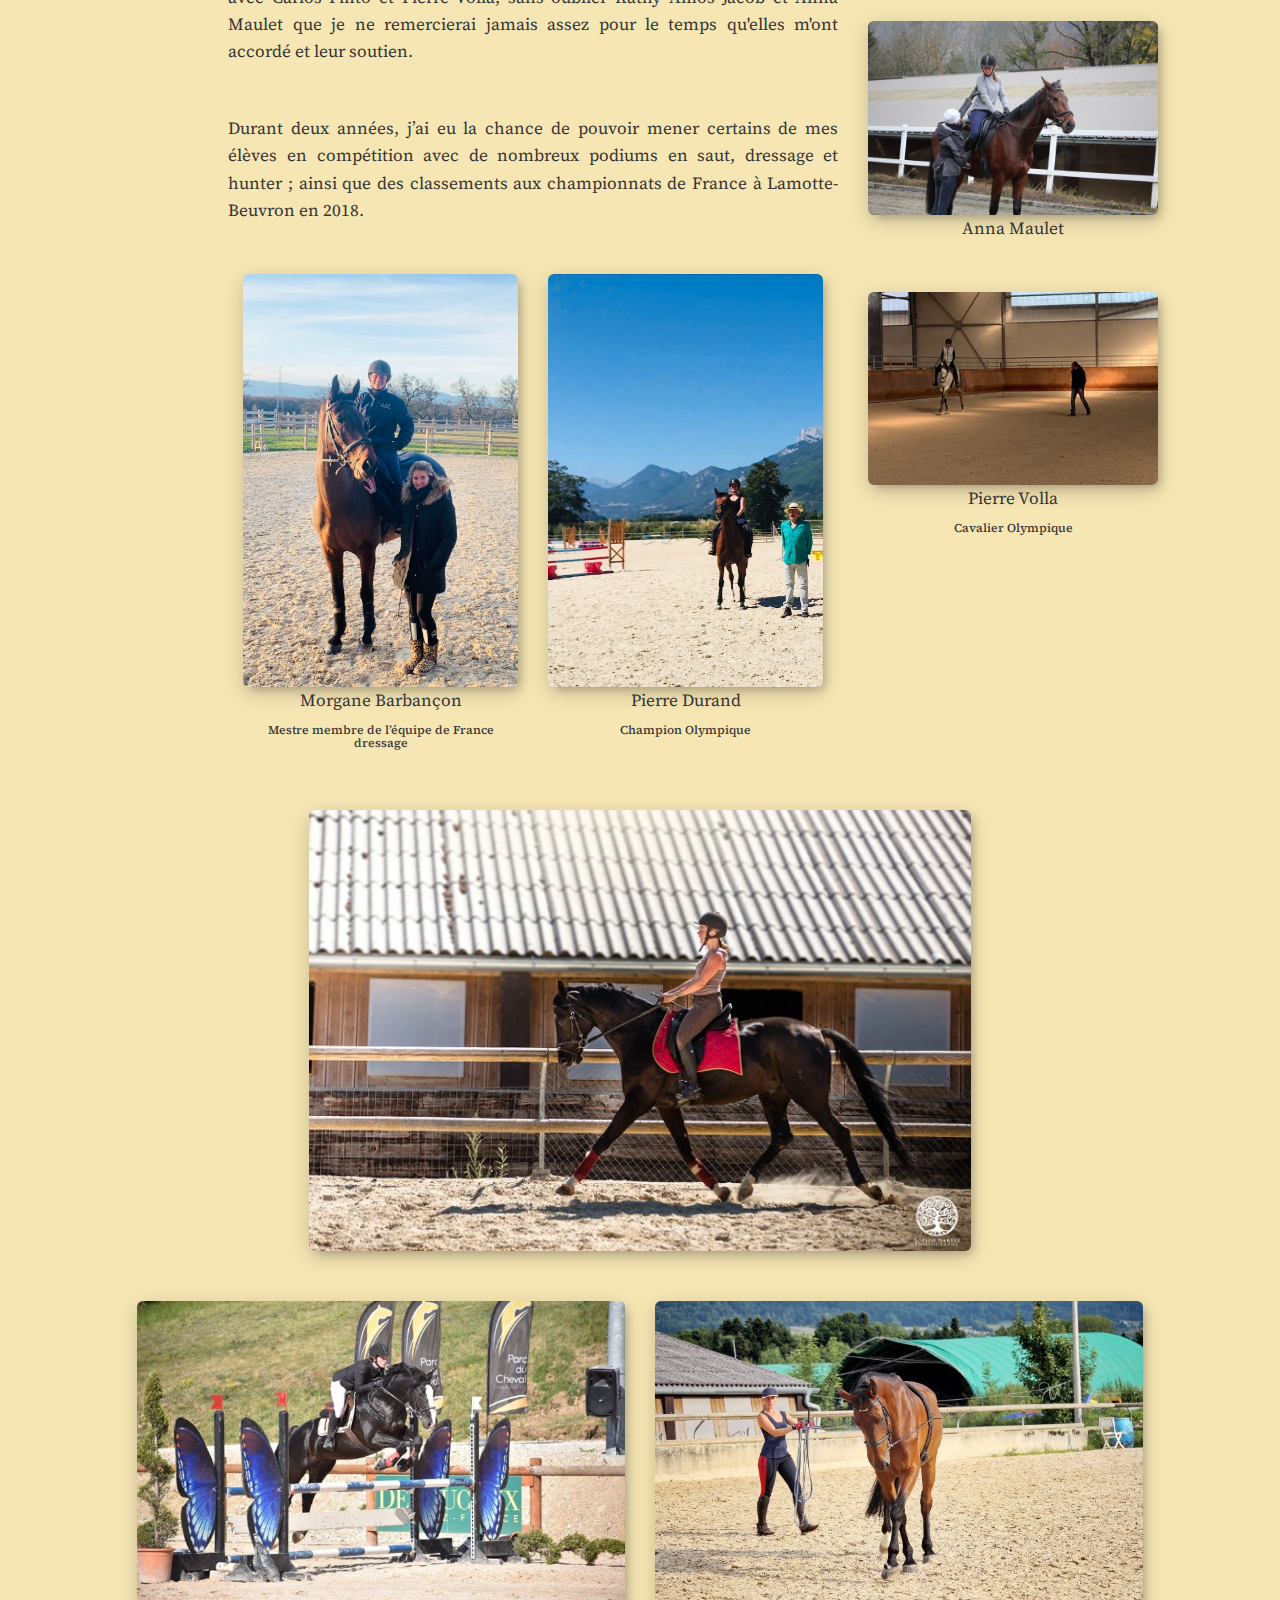
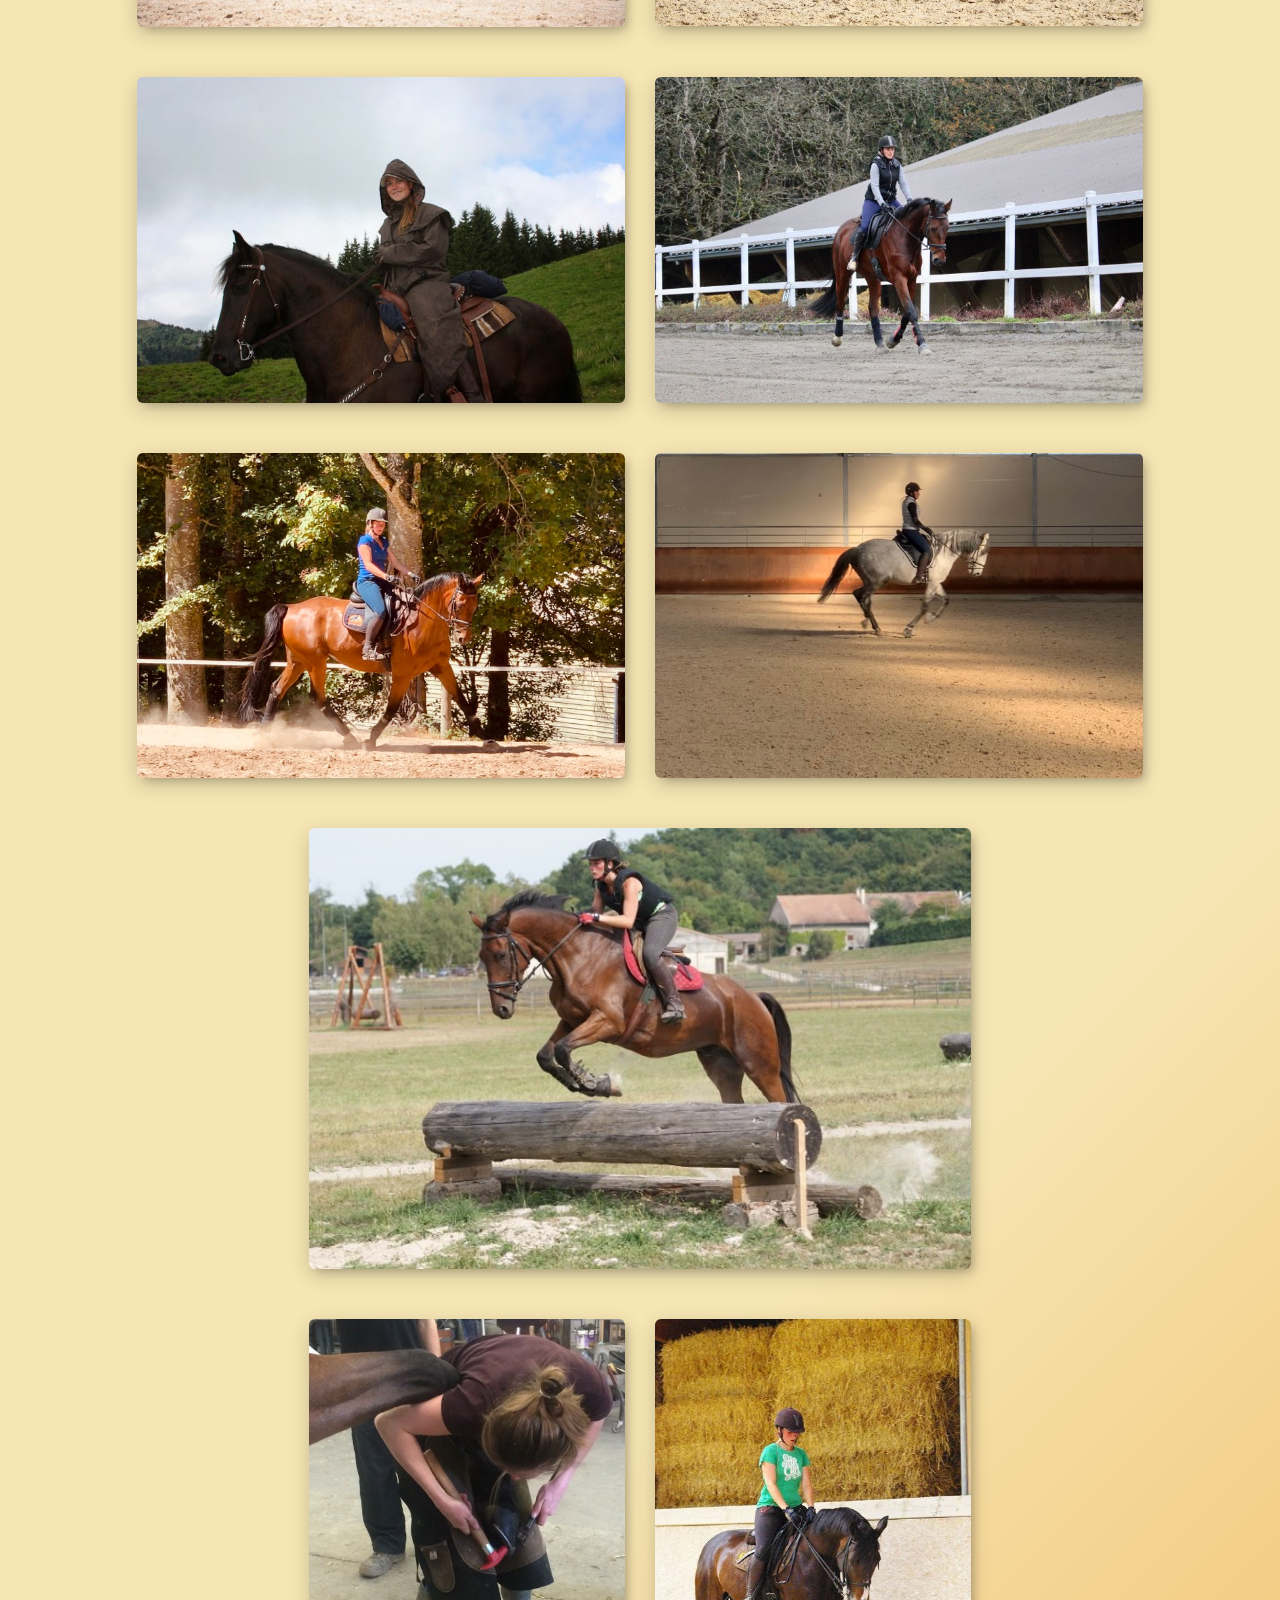
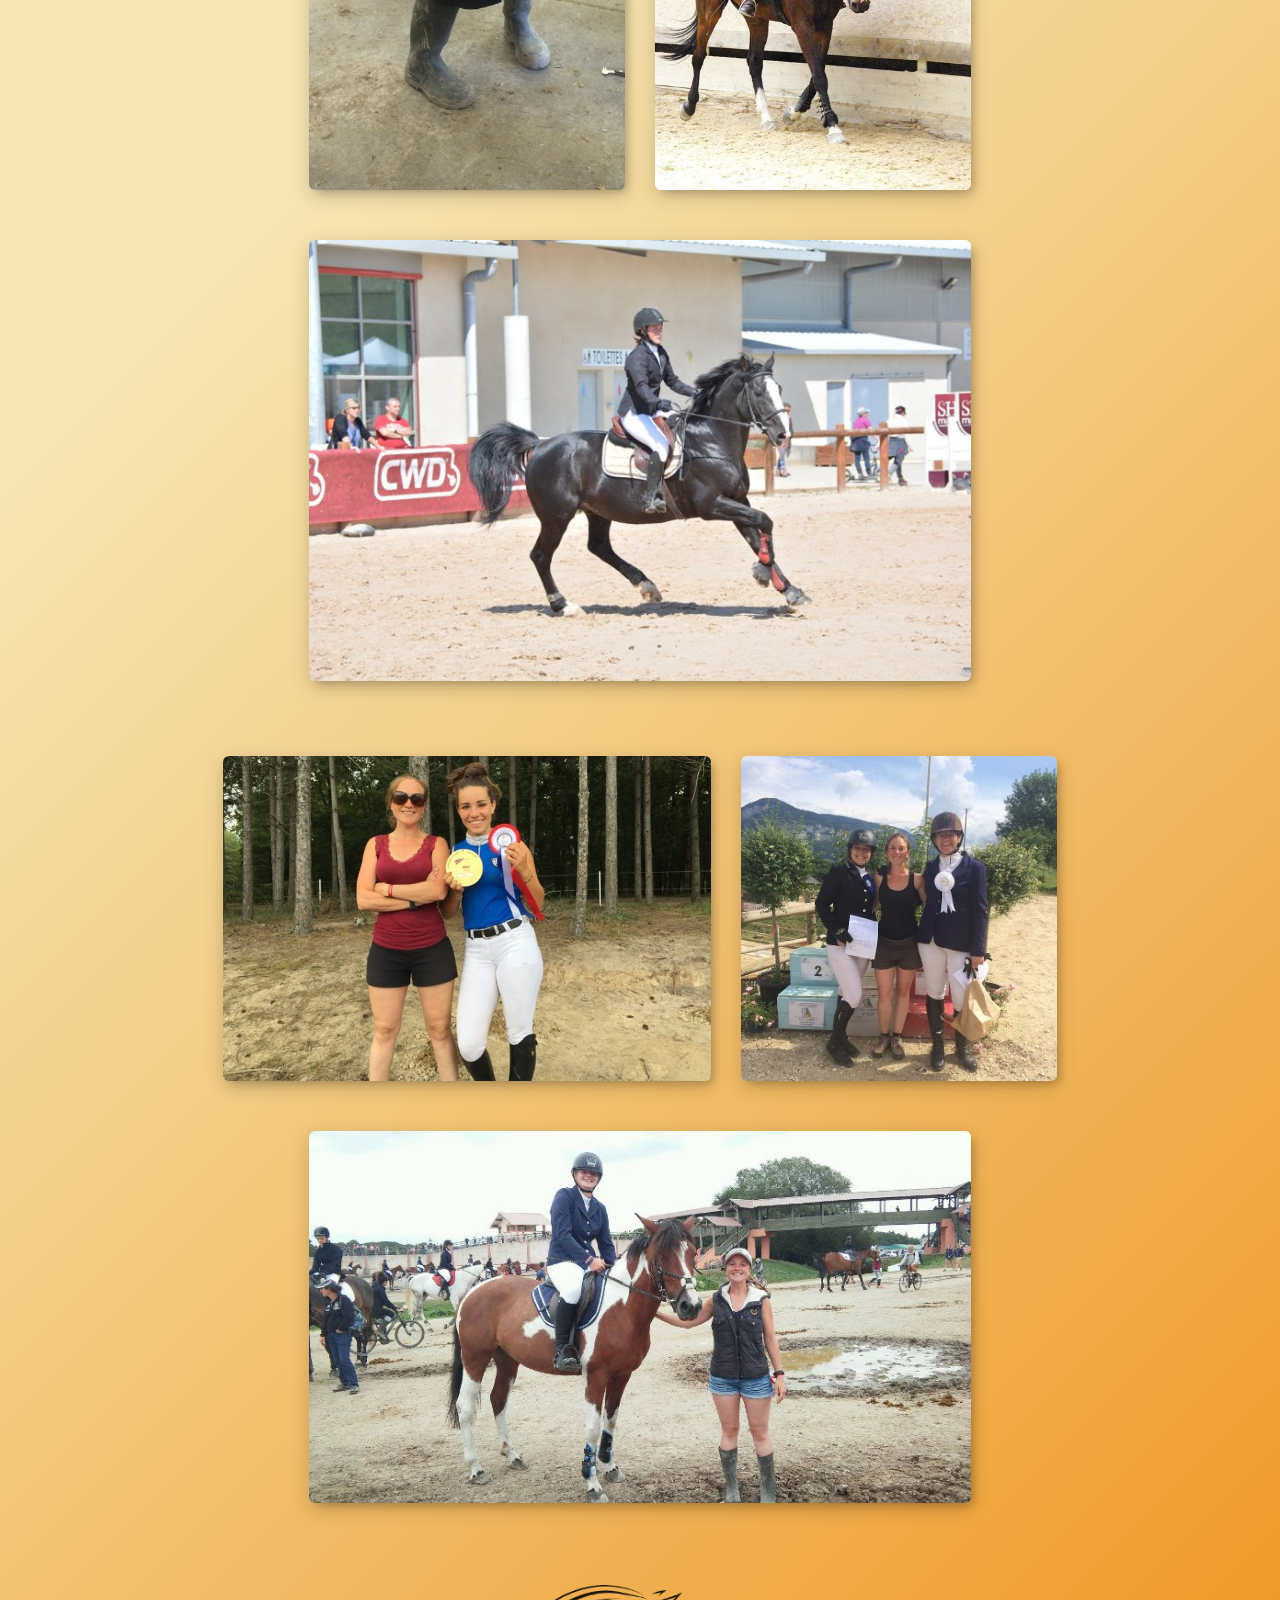
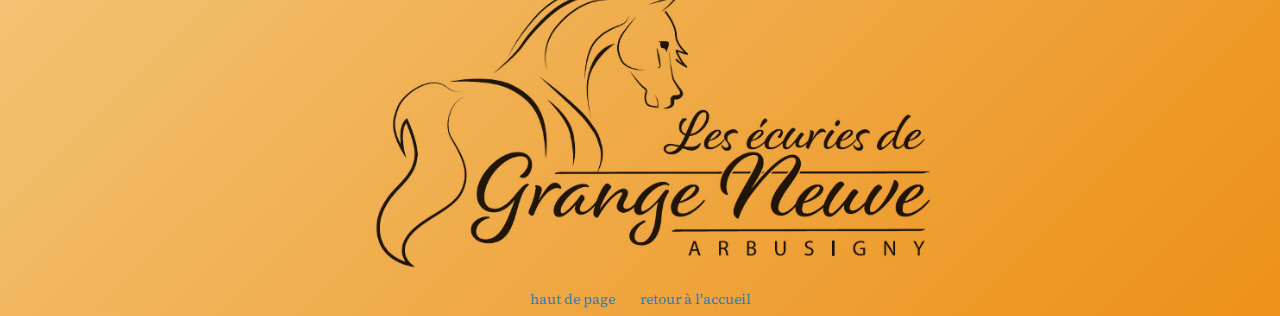
==== commit dbbf97f1: "Img work - add / shadow" ====
--- a/histoire.html
+++ b/histoire.html
@@ -437,6 +437,7 @@
                     src="img/logo.png"
                     alt="logo"
                     title="le logo de Grange-Neuve"
+                    style="box-shadow: none"
                 />
             </div>
             <div class="col-xs-12">
